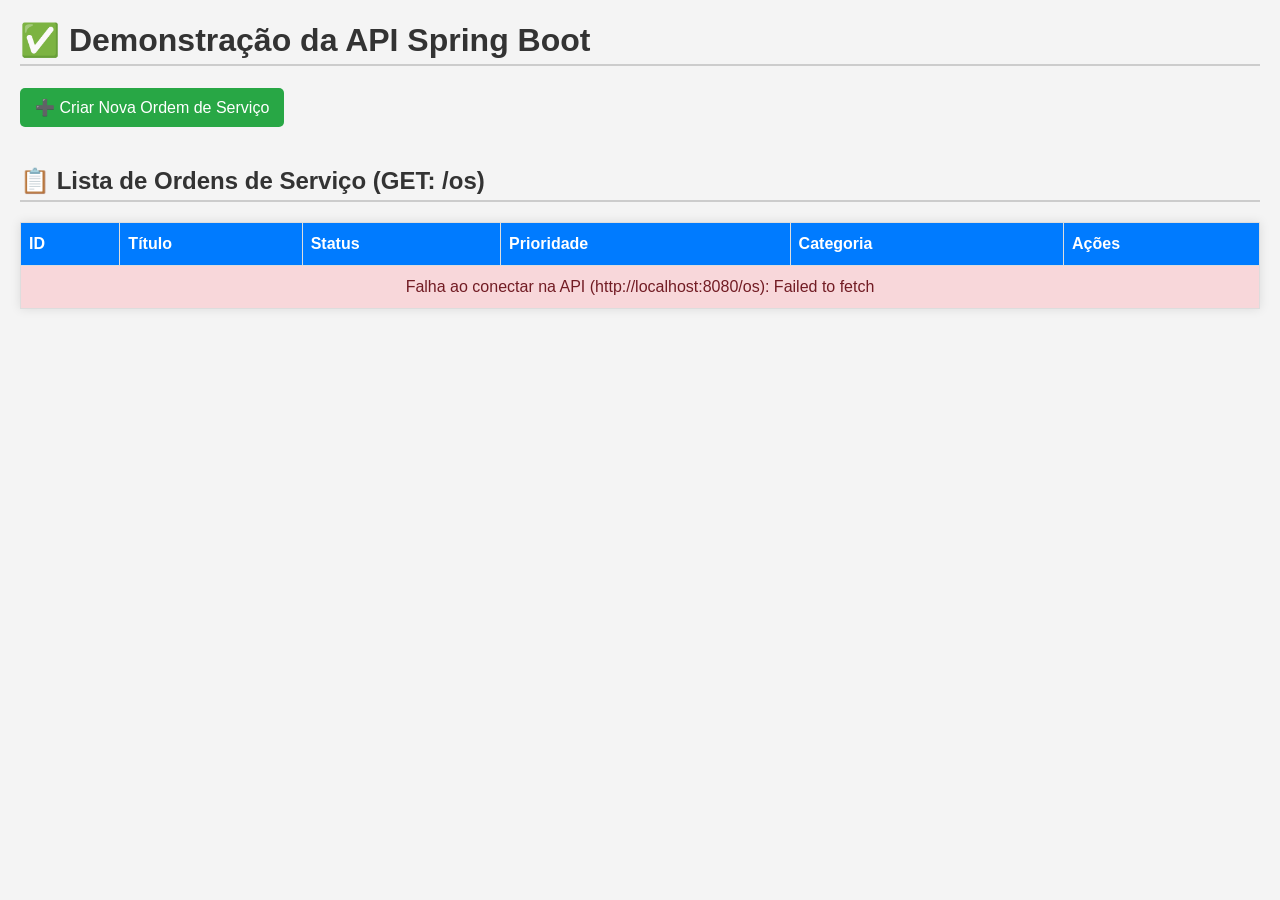
==== front/index.html @ c49d948a "feat: Adicionando front-end feito por mim" ====
<!DOCTYPE html>
<html lang="pt-BR">

<head>
    <meta charset="UTF-8">
    <title>Demo Ordem de Serviço (API Spring Boot)</title>
    <link rel="stylesheet" href="styles.css">
    <link rel="stylesheet" href="modal.css">
</head>

<body>

    <h1>✅ Demonstração da API Spring Boot</h1>

    <button id="open-modal-btn">➕ Criar Nova Ordem de Serviço</button>

    <h2>📋 Lista de Ordens de Serviço (GET: /os)</h2>
    <table>
        <thead>
            <tr>
                <th>ID</th>
                <th>Título</th>
                <th>Status</th>
                <th>Prioridade</th>
                <th>Categoria</th>
                <th>Ações</th>  </tr>
        </thead>
        <tbody id="ordens-list">
            </tbody>
    </table>


    <div id="os-modal" class="modal">
        <div class="modal-content">
            <span class="close-btn">&times;</span>
            <h2>Cadastrar Nova OS (POST)</h2>

            <form id="create-form">
                <label for="usuarioId">ID do Usuário/Criador (URL):</label>
                <input type="number" id="usuarioId" required value="1" min="1">

                <label for="titulo">Título:</label>
                <input type="text" id="titulo" required>

                <label for="categoria">Categoria:</label>
                <select id="categoria" required>
                    <option value="RECLAMACAO">RECLAMACAO</option>
                    <option value="MANUTENCAO">MANUTENÇÃO</option>
                    <option value="DUVIDA">DUVIDA</option>
                </select>

                <label for="status">Status:</label>
                <select id="status" required>
                    <option value="ABERTO">ABERTO</option>
                    <option value="EM_ANDAMENTO">EM_ANDAMENTO</option>
                    <option value="CONCLUIDA">CONCLUIDA</option>
                </select>
                <label for="prioridade">Prioridade:</label>
                <select id="prioridade" required>
                    <option value="BAIXA">BAIXA</option>
                    <option value="MEDIA">MÉDIA</option>
                    <option value="ALTA">ALTA</option>
                </select>
                <label for="descricao">Descrição:</label>
<input type="text" id="descricao">
                <button type="submit">Cadastrar OS</button>
                <div id="form-message" class="message" style="display: none;"></div>
                
            </form>
        </div>
    </div>
    <script src="scripts.js"></script>
</body>

</html>
---- front/styles.css ----
body { 
    font-family: Arial, sans-serif; 
    margin: 20px; 
    background-color: #f4f4f4;
}
h1, h2 { 
    color: #333; 
    border-bottom: 2px solid #ccc; 
    padding-bottom: 5px; 
}
table { 
    width: 100%; 
    border-collapse: collapse; 
    margin-top: 20px; 
    box-shadow: 0 0 10px rgba(0,0,0,0.1);
}
th, td { 
    border: 1px solid #ddd; 
    padding: 12px 8px; 
    text-align: left; 
}
th { 
    background-color: #007bff;
    color: white;
}
tr:nth-child(even) {
    background-color: #f9f9f9;
}
/* Estilos para o botão de abrir Modal */
#open-modal-btn { 
    padding: 10px 15px; 
    background-color: #28a745; 
    color: white; 
    border: none; 
    cursor: pointer; 
    margin-bottom: 20px;
    border-radius: 5px;
    font-size: 16px;
}
#open-modal-btn:hover { 
    background-color: #1e7e34; 
}
/* Estilos gerais do formulário */
input[type="text"], input[type="number"], select { 
    padding: 10px; 
    margin: 5px 0 15px 0; 
    display: block; 
    width: 98%; 
    border: 1px solid #ccc;
    border-radius: 4px;
}
button[type="submit"] { 
    padding: 10px 15px; 
    background-color: #007bff; 
    color: white; 
    border: none; 
    cursor: pointer; 
    border-radius: 5px;
}
button[type="submit"]:hover { 
    background-color: #0056b3; 
}
.message { 
    margin-top: 15px; 
    padding: 10px; 
    border-radius: 4px; 
    font-weight: bold;
}
.success { 
    background-color: #d4edda; 
    color: #155724; 
}
.error { 
    background-color: #f8d7da; 
    color: #721c24; 
}
/* Estilos para a célula de ações */
td:last-child {
    white-space: nowrap; /* Impede a quebra de linha dos botões */
    text-align: center;
}

/* Estilo para os botões de ação */
.action-btn {
    padding: 5px 8px;
    margin: 2px;
    border: none;
    border-radius: 4px;
    cursor: pointer;
    font-size: 12px;
    transition: background-color 0.3s;
}

/* Cores específicas */
.advance-btn {
    background-color: #ffc107; /* Amarelo */
    color: #333;
}
.advance-btn:hover {
    background-color: #e0a800;
}

.edit-btn {
    background-color: #17a2b8; /* Azul claro */
    color: white;
}
.edit-btn:hover {
    background-color: #117a8b;
}

.delete-btn {
    background-color: #dc3545; /* Vermelho */
    color: white;
}
.delete-btn:hover {
    background-color: #bd2130;
}
---- front/modal.css ----
/* Estilo para o fundo da Modal */
.modal {
    display: none; /* Escondido por padrão */
    position: fixed; /* Fixado na tela */
    z-index: 100; /* Fica acima de tudo */
    left: 0;
    top: 0;
    width: 100%; 
    height: 100%; 
    overflow: auto; 
    background-color: rgba(0,0,0,0.4); /* Fundo semi-transparente (escurecido) */
}

/* Estilo para a caixa de conteúdo da Modal */
.modal-content {
    background-color: #fff;
    margin: 10% auto; /* 10% do topo e centralizado */
    padding: 20px;
    border: 1px solid #888;
    width: 80%; /* Largura padrão */
    max-width: 600px; /* Largura máxima */
    border-radius: 8px;
    box-shadow: 0 5px 15px rgba(0,0,0,0.3);
    position: relative;
}

/* Botão de Fechar */
.close-btn {
    color: #aaa;
    float: right;
    font-size: 28px;
    font-weight: bold;
    cursor: pointer;
    line-height: 20px;
}

.close-btn:hover,
.close-btn:focus {
    color: #333;
    text-decoration: none;
    cursor: pointer;
}
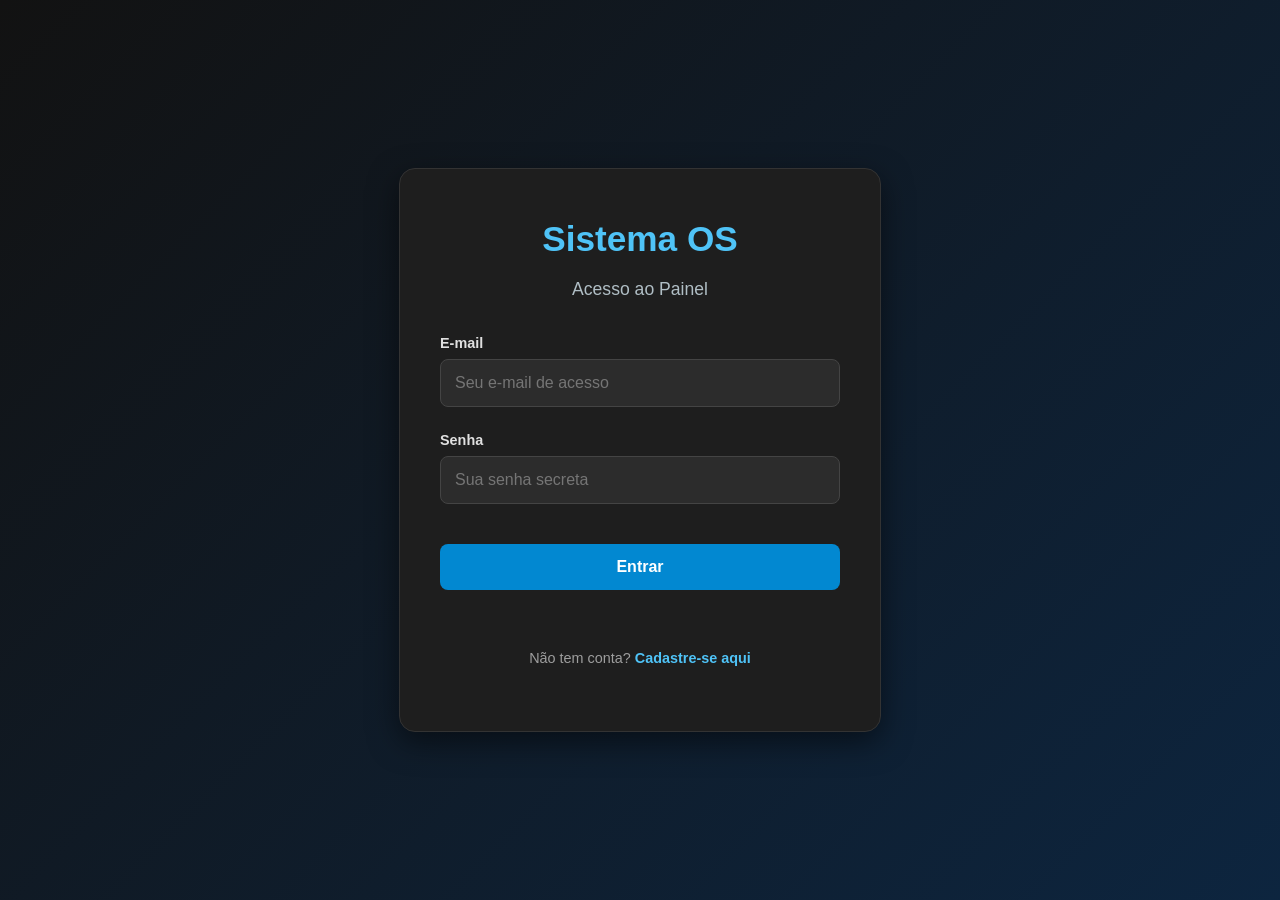
==== commit 738b60cf: "feat: Adicionando o projeto final" ====
--- a/front/index.html
+++ b/front/index.html
@@ -3,41 +3,50 @@
 
 <head>
     <meta charset="UTF-8">
-    <title>Demo Ordem de Serviço (API Spring Boot)</title>
+    <title>Lista de Ordens de Serviço | Sistema OS</title>
     <link rel="stylesheet" href="styles.css">
     <link rel="stylesheet" href="modal.css">
+    <link rel="stylesheet" href="login.css">
 </head>
 
 <body>
+    <div id="osList" class="container">
 
-    <h1>✅ Demonstração da API Spring Boot</h1>
+        <h1 id="userNameDisplay">Olá!</h1>
+        <button id="logoutBtn" class="logout-floating">Sair 🚪</button>
+        <button id="open-modal-btn">➕ Criar Nova Ordem de Serviço</button>
+<h2>📋 Suas Ordens de Serviço</h2>
 
-    <button id="open-modal-btn">➕ Criar Nova Ordem de Serviço</button>
+        <table>
+            <thead>
+                <tr>
+                    <th>ID</th>
+                    <th>Título</th>
+                    <th>Status</th>
+                    <th>Prioridade</th>
+                    <th>Categoria</th>
+                    <th>Ações</th>
+                </tr>
+            </thead>
+            <tbody id="ordens-list">
+                <tr>
+                    <td colspan="6">Carregando dados, por favor aguarde...</td>
+                </tr>
+            </tbody>
+        </table>
 
-    <h2>📋 Lista de Ordens de Serviço (GET: /os)</h2>
-    <table>
-        <thead>
-            <tr>
-                <th>ID</th>
-                <th>Título</th>
-                <th>Status</th>
-                <th>Prioridade</th>
-                <th>Categoria</th>
-                <th>Ações</th>  </tr>
-        </thead>
-        <tbody id="ordens-list">
-            </tbody>
-    </table>
-
+    </div>
 
     <div id="os-modal" class="modal">
         <div class="modal-content">
             <span class="close-btn">&times;</span>
-            <h2>Cadastrar Nova OS (POST)</h2>
+            <h2>Cadastrar Nova OS</h2>
 
             <form id="create-form">
-                <label for="usuarioId">ID do Usuário/Criador (URL):</label>
-                <input type="number" id="usuarioId" required value="1" min="1">
+                <input type="hidden" id="osId">
+                <label for="titulo">Título:</label>
+                <label for="usuarioId">ID do Usuário/Criador:</label>
+                <input type="number" id="usuarioId" required value="1" min="1" disabled>
 
                 <label for="titulo">Título:</label>
                 <input type="text" id="titulo" required>
@@ -52,20 +61,22 @@
                 <label for="status">Status:</label>
                 <select id="status" required>
                     <option value="ABERTO">ABERTO</option>
-                    <option value="EM_ANDAMENTO">EM_ANDAMENTO</option>
-                    <option value="CONCLUIDA">CONCLUIDA</option>
+                    <option value="EM_EXECUCAO">EM EXECUÇÃO</option>
+                    <option value="CONCLUIDO">CONCLUÍDO</option>
                 </select>
+
                 <label for="prioridade">Prioridade:</label>
                 <select id="prioridade" required>
                     <option value="BAIXA">BAIXA</option>
                     <option value="MEDIA">MÉDIA</option>
                     <option value="ALTA">ALTA</option>
                 </select>
+
                 <label for="descricao">Descrição:</label>
-<input type="text" id="descricao">
+                <input type="text" id="descricao">
+
                 <button type="submit">Cadastrar OS</button>
                 <div id="form-message" class="message" style="display: none;"></div>
-                
             </form>
         </div>
     </div>
--- a/front/styles.css
+++ b/front/styles.css
@@ -1,117 +1,169 @@
+/* styles.css - TEMA DARK MODE */
+
 body { 
-    font-family: Arial, sans-serif; 
-    margin: 20px; 
-    background-color: #f4f4f4;
+    font-family: 'Segoe UI', Roboto, Helvetica, Arial, sans-serif;
+    margin: 0; 
+    /* Fundo Preto Fosco */
+    background-color: #121212; 
+    color: #e0e0e0;
+    min-height: 100vh;
 }
-h1, h2 { 
-    color: #333; 
-    border-bottom: 2px solid #ccc; 
-    padding-bottom: 5px; 
+
+/* Container Principal Centralizado */
+.container {
+    max-width: 1100px;
+    margin: 40px auto;
+    /* Fundo Cinza Muito Escuro (Card) */
+    background: #1e1e1e; 
+    padding: 30px;
+    border-radius: 12px;
+    /* Sombra escura para profundidade */
+    box-shadow: 0 4px 20px rgba(0,0,0,0.6);
+    border: 1px solid #333;
 }
+
+/* Cabeçalho */
+.header-actions {
+    display: flex;
+    justify-content: space-between;
+    align-items: center;
+    margin-bottom: 25px;
+    border-bottom: 1px solid #333;
+    padding-bottom: 15px;
+}
+
+/* Títulos */
+h1 { 
+    color: #ffffff; 
+    font-size: 1.8rem;
+    margin: 0;
+    font-weight: 600;
+}
+
+h2 { 
+    color: #b0bec5; /* Cinza azulado claro */
+    font-size: 1.4rem; 
+    margin: 20px 0 15px 0; 
+    border-bottom: none;
+    font-weight: 400;
+}
+
+/* --- TABELA DARK --- */
 table { 
     width: 100%; 
-    border-collapse: collapse; 
+    border-collapse: separate; 
+    border-spacing: 0; 
     margin-top: 20px; 
-    box-shadow: 0 0 10px rgba(0,0,0,0.1);
+    background-color: #1e1e1e;
+    border-radius: 8px;
+    overflow: hidden;
+    box-shadow: 0 0 0 1px #333;
 }
+
 th, td { 
-    border: 1px solid #ddd; 
-    padding: 12px 8px; 
+    padding: 16px 12px; 
     text-align: left; 
+    border-bottom: 1px solid #333;
 }
+
 th { 
-    background-color: #007bff;
-    color: white;
+    /* AZUL MARINHO (Navy Blue) */
+    background-color: #0d253f; 
+    color: #ffffff;
+    font-weight: 700;
+    text-transform: uppercase;
+    font-size: 0.85rem;
+    letter-spacing: 1px;
 }
-tr:nth-child(even) {
-    background-color: #f9f9f9;
+
+td {
+    color: #cfcfcf;
 }
-/* Estilos para o botão de abrir Modal */
+
+/* Efeito Zebra Dark (Linhas alternadas) */
+tr:nth-child(even) { background-color: #252525; }
+tr:hover { background-color: #303030; transition: background 0.2s; }
+
+/* Ações (Alinhamento dos botões) */
+td:last-child { 
+    text-align: center; 
+    white-space: nowrap; 
+}
+
+/* --- BOTÕES GERAIS --- */
+button { 
+    cursor: pointer; 
+    transition: all 0.2s; 
+    border: none; 
+    font-family: inherit;
+}
+
+/* Botão Criar (Verde Sóbrio) */
 #open-modal-btn { 
-    padding: 10px 15px; 
-    background-color: #28a745; 
+    padding: 12px 24px; 
+    background-color: #2e7d32; 
     color: white; 
-    border: none; 
-    cursor: pointer; 
-    margin-bottom: 20px;
-    border-radius: 5px;
-    font-size: 16px;
+    border-radius: 6px;
+    font-size: 14px;
+    font-weight: bold;
+    float: right;
+    box-shadow: 0 2px 5px rgba(0,0,0,0.3);
 }
 #open-modal-btn:hover { 
-    background-color: #1e7e34; 
-}
-/* Estilos gerais do formulário */
-input[type="text"], input[type="number"], select { 
-    padding: 10px; 
-    margin: 5px 0 15px 0; 
-    display: block; 
-    width: 98%; 
-    border: 1px solid #ccc;
-    border-radius: 4px;
-}
-button[type="submit"] { 
-    padding: 10px 15px; 
-    background-color: #007bff; 
-    color: white; 
-    border: none; 
-    cursor: pointer; 
-    border-radius: 5px;
-}
-button[type="submit"]:hover { 
-    background-color: #0056b3; 
-}
-.message { 
-    margin-top: 15px; 
-    padding: 10px; 
-    border-radius: 4px; 
-    font-weight: bold;
-}
-.success { 
-    background-color: #d4edda; 
-    color: #155724; 
-}
-.error { 
-    background-color: #f8d7da; 
-    color: #721c24; 
-}
-/* Estilos para a célula de ações */
-td:last-child {
-    white-space: nowrap; /* Impede a quebra de linha dos botões */
-    text-align: center;
+    background-color: #43a047; 
+    transform: translateY(-2px); 
 }
 
-/* Estilo para os botões de ação */
-.action-btn {
-    padding: 5px 8px;
-    margin: 2px;
-    border: none;
-    border-radius: 4px;
-    cursor: pointer;
-    font-size: 12px;
-    transition: background-color 0.3s;
+/* --- BOTÃO LOGOUT FLUTUANTE (Canto Inferior Direito) --- */
+.logout-floating {
+    position: fixed;
+    bottom: 30px;
+    right: 30px;
+    background-color: #c62828; /* Vermelho escuro */
+    color: white;
+    padding: 15px 25px;
+    border-radius: 50px; /* Redondo */
+    font-weight: bold;
+    font-size: 1rem;
+    box-shadow: 0 6px 15px rgba(0,0,0,0.7);
+    z-index: 1000;
+    display: flex;
+    align-items: center;
+    justify-content: center;
+    border: 2px solid #b71c1c;
 }
 
-/* Cores específicas */
-.advance-btn {
-    background-color: #ffc107; /* Amarelo */
-    color: #333;
-}
-.advance-btn:hover {
-    background-color: #e0a800;
+.logout-floating:hover {
+    background-color: #d32f2f;
+    transform: scale(1.05);
+    box-shadow: 0 8px 20px rgba(0,0,0,0.9);
 }
 
-.edit-btn {
-    background-color: #17a2b8; /* Azul claro */
-    color: white;
-}
-.edit-btn:hover {
-    background-color: #117a8b;
+/* --- BOTÕES DE AÇÃO NA TABELA --- */
+.action-btn { 
+    padding: 6px 10px; 
+    margin: 0 3px; 
+    border-radius: 4px; 
+    font-size: 14px;
 }
 
-.delete-btn {
-    background-color: #dc3545; /* Vermelho */
-    color: white;
+.advance-btn { 
+    background-color: #ff8f00; /* Laranja */
+    color: #121212; 
+    font-weight: bold;
+} 
+.advance-btn:hover { background-color: #ffb300; }
+
+.delete-btn { 
+    background-color: #b71c1c; /* Vermelho */
+    color: white; 
 }
-.delete-btn:hover {
-    background-color: #bd2130;
-}+.delete-btn:hover { background-color: #e53935; }
+
+/* Mensagens de erro na tabela */
+.error { color: #ef5350 !important; font-weight: bold; }
+.edit-btn { 
+    background-color: #0288d1; /* Azul bonito */
+    color: white; 
+}
+.edit-btn:hover { background-color: #039be5; }
--- a/front/modal.css
+++ b/front/modal.css
@@ -1,42 +1,118 @@
-/* Estilo para o fundo da Modal */
+/* modal.css - TEMA DARK MODE */
+
+/* Fundo da Tela (Backdrop) */
 .modal {
-    display: none; /* Escondido por padrão */
-    position: fixed; /* Fixado na tela */
-    z-index: 100; /* Fica acima de tudo */
+    display: none; 
+    position: fixed; 
+    z-index: 1000; 
     left: 0;
     top: 0;
     width: 100%; 
     height: 100%; 
-    overflow: auto; 
-    background-color: rgba(0,0,0,0.4); /* Fundo semi-transparente (escurecido) */
+    background-color: rgba(0, 0, 0, 0.7); /* Mais escuro */
+    backdrop-filter: blur(5px);
+    animation: fadeIn 0.3s;
 }
 
-/* Estilo para a caixa de conteúdo da Modal */
+/* Caixa da Modal */
 .modal-content {
-    background-color: #fff;
-    margin: 10% auto; /* 10% do topo e centralizado */
-    padding: 20px;
-    border: 1px solid #888;
-    width: 80%; /* Largura padrão */
-    max-width: 600px; /* Largura máxima */
-    border-radius: 8px;
-    box-shadow: 0 5px 15px rgba(0,0,0,0.3);
+    background-color: #1e1e1e; /* Fundo escuro */
+    margin: 5vh auto; 
+    padding: 30px;
+    border: 1px solid #333;
+    width: 90%; 
+    max-width: 500px; 
+    border-radius: 12px;
+    box-shadow: 0 15px 35px rgba(0,0,0,0.8);
     position: relative;
+    animation: slideIn 0.3s;
+    color: #e0e0e0;
 }
 
-/* Botão de Fechar */
+@keyframes fadeIn {
+    from { opacity: 0; }
+    to { opacity: 1; }
+}
+
+@keyframes slideIn {
+    from { transform: translateY(-50px); opacity: 0; }
+    to { transform: translateY(0); opacity: 1; }
+}
+
+.modal-content h2 {
+    margin-top: 0;
+    color: #ffffff;
+    font-size: 1.5rem;
+    border-bottom: 1px solid #333;
+    padding-bottom: 15px;
+    margin-bottom: 20px;
+}
+
+.modal-content label {
+    display: block;
+    font-weight: 600;
+    margin-top: 15px;
+    color: #b0bec5;
+    font-size: 0.9rem;
+}
+
+/* Inputs da Modal Dark */
+.modal-content input, 
+.modal-content select {
+    width: 100%;
+    padding: 10px;
+    margin-top: 5px;
+    background-color: #2c2c2c;
+    border: 1px solid #444;
+    color: white;
+    border-radius: 6px;
+    box-sizing: border-box;
+}
+
+.modal-content input:focus,
+.modal-content select:focus {
+    border-color: #4fc3f7;
+    outline: none;
+    background-color: #333;
+}
+
+/* Botão Cadastrar */
+.modal-content button[type="submit"] {
+    width: 100%;
+    margin-top: 25px;
+    padding: 12px;
+    background-color: #2e7d32;
+    color: white;
+    font-size: 16px;
+    border: none;
+    border-radius: 6px;
+    font-weight: bold;
+    cursor: pointer;
+}
+.modal-content button[type="submit"]:hover {
+    background-color: #43a047;
+}
+
+/* Botão Fechar (X) */
 .close-btn {
-    color: #aaa;
-    float: right;
+    color: #777;
+    position: absolute;
+    top: 15px;
+    right: 20px;
     font-size: 28px;
     font-weight: bold;
     cursor: pointer;
-    line-height: 20px;
+    transition: color 0.2s;
 }
+.close-btn:hover { color: #fff; }
 
-.close-btn:hover,
-.close-btn:focus {
-    color: #333;
-    text-decoration: none;
-    cursor: pointer;
-}   +/* Mensagens */
+.message {
+    margin-top: 15px;
+    padding: 10px;
+    border-radius: 5px;
+    text-align: center;
+    font-size: 0.9rem;
+}
+.message.success { background-color: #1b5e20; color: #fff; }
+.message.error { background-color: #b71c1c; color: #fff; }
--- a/front/login.css
+++ b/front/login.css
@@ -0,0 +1,119 @@
+/* login.css - TEMA DARK MODE */
+
+body {
+    display: flex;
+    justify-content: center;
+    align-items: center;
+    min-height: 100vh;
+    /* Gradiente Escuro (Preto -> Azul Marinho muito escuro) */
+    background: linear-gradient(135deg, #121212 0%, #0d253f 100%);
+    font-family: 'Segoe UI', sans-serif;
+    margin: 0;
+}
+
+.login-container {
+    background-color: #1e1e1e; /* Card escuro */
+    padding: 50px 40px;
+    border-radius: 16px;
+    box-shadow: 0 10px 30px rgba(0, 0, 0, 0.5); /* Sombra forte */
+    width: 100%;
+    max-width: 400px;
+    text-align: center;
+    border: 1px solid #333;
+}
+
+.logo-title {
+    color: #4fc3f7; /* Azul claro para contraste */
+    font-size: 2.2rem;
+    font-weight: 800;
+    margin-bottom: 10px;
+}
+
+.form-title {
+    color: #b0bec5;
+    font-size: 1.1rem;
+    margin-bottom: 35px;
+    font-weight: 400;
+}
+
+.input-group {
+    margin-bottom: 25px;
+    text-align: left;
+}
+
+.input-group label {
+    display: block;
+    margin-bottom: 8px;
+    font-size: 0.9rem;
+    font-weight: 600;
+    color: #e0e0e0;
+}
+
+/* Inputs adaptados para Dark Mode */
+.login-form input[type="email"], 
+.login-form input[type="password"],
+.login-form input[type="text"] {
+    width: 100%;
+    padding: 14px;
+    background-color: #2c2c2c; /* Fundo cinza escuro */
+    border: 1px solid #444;
+    border-radius: 8px;
+    color: white; /* Texto branco */
+    font-size: 1rem;
+    box-sizing: border-box;
+    transition: all 0.3s ease;
+}
+
+.login-form input:focus {
+    border-color: #4fc3f7;
+    outline: none;
+    background-color: #333;
+    box-shadow: 0 0 0 3px rgba(79, 195, 247, 0.2);
+}
+
+/* Botão Entrar */
+.btn.primary-btn {
+    width: 100%;
+    padding: 14px;
+    background-color: #0288d1; /* Azul médio */
+    color: white;
+    border: none;
+    border-radius: 8px;
+    font-size: 1rem;
+    font-weight: 600;
+    margin-top: 15px;
+    cursor: pointer;
+    transition: background 0.3s;
+}
+
+.btn.primary-btn:hover {
+    background-color: #039be5;
+}
+
+.register-link {
+    margin-top: 25px;
+    font-size: 0.9rem;
+    color: #9e9e9e;
+}
+
+.register-link a {
+    color: #4fc3f7;
+    text-decoration: none;
+    font-weight: 600;
+}
+.register-link a:hover {
+    text-decoration: underline;
+}
+
+/* Mensagens */
+.message-area {
+    margin-top: 15px;
+    padding: 10px;
+    border-radius: 6px;
+    font-size: 0.9rem;
+}
+.message-area.error {
+    background-color: #3e2723; /* Marrom escuro */
+    color: #ffccbc; /* Texto claro */
+    border: 1px solid #8d6e63;
+}
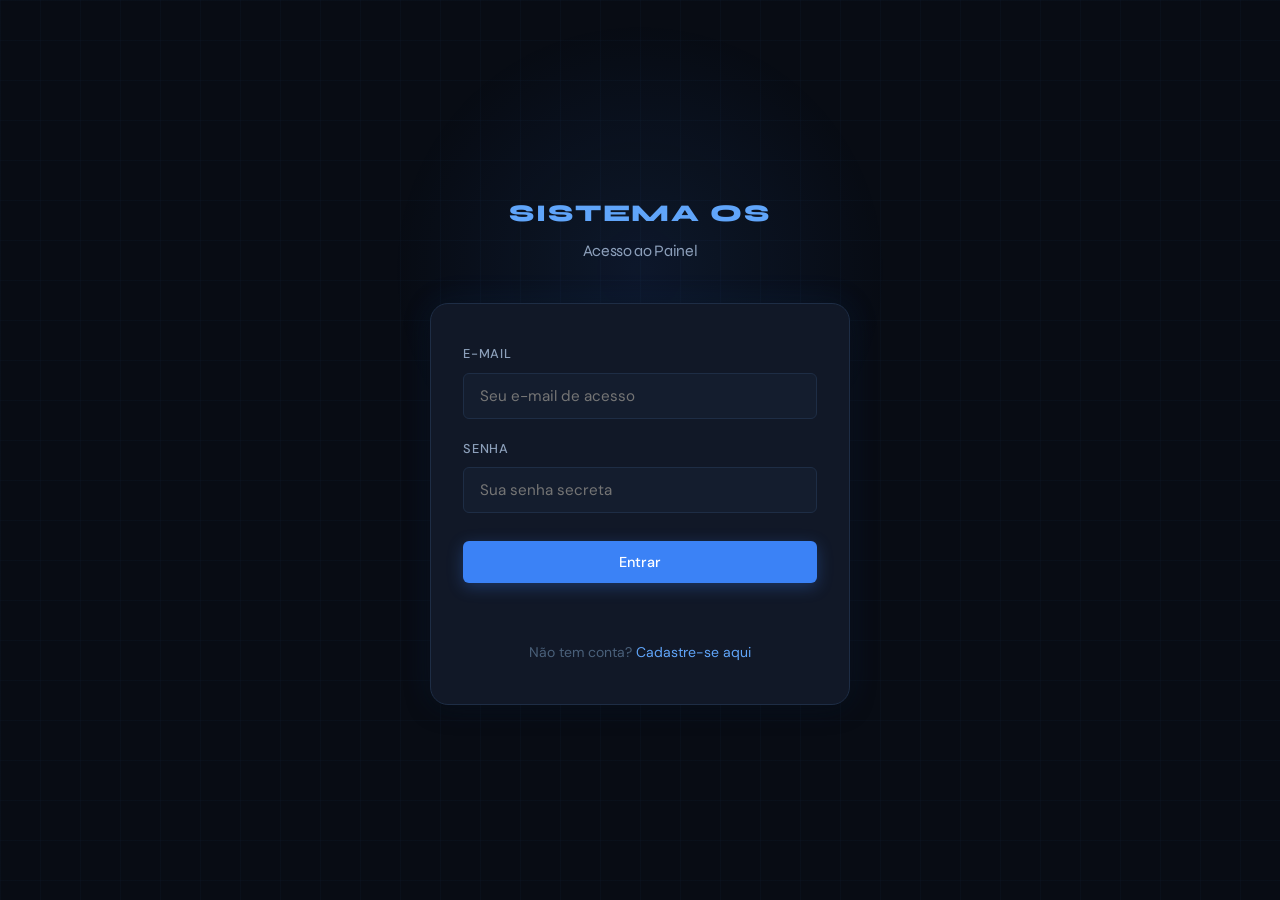
==== commit ad66f0b5: "refactor: reoganiza estrutura, padroniza nomeclatura e melhora API." ====
--- a/front/index.html
+++ b/front/index.html
@@ -5,8 +5,6 @@
     <meta charset="UTF-8">
     <title>Lista de Ordens de Serviço | Sistema OS</title>
     <link rel="stylesheet" href="styles.css">
-    <link rel="stylesheet" href="modal.css">
-    <link rel="stylesheet" href="login.css">
 </head>
 
 <body>
--- a/front/styles.css
+++ b/front/styles.css
@@ -1,169 +1,548 @@
-/* styles.css - TEMA DARK MODE */
-
-body { 
-    font-family: 'Segoe UI', Roboto, Helvetica, Arial, sans-serif;
-    margin: 0; 
-    /* Fundo Preto Fosco */
-    background-color: #121212; 
-    color: #e0e0e0;
-    min-height: 100vh;
-}
-
-/* Container Principal Centralizado */
+/* All styles consolidated in styles.css */
+/* ============================================================
+   SISTEMA OS — Dark Blue Theme
+   ============================================================ */
+
+@import url('https://fonts.googleapis.com/css2?family=Syne:wght@400;600;700;800&family=DM+Sans:wght@300;400;500&display=swap');
+
+/* ── Variables ── */
+:root {
+  --bg-base:        #080c14;
+  --bg-surface:     #0e1421;
+  --bg-card:        #111827;
+  --bg-input:       #141d2e;
+  --border:         #1e2d45;
+  --border-glow:    #1e4a8a;
+
+  --accent:         #3b82f6;
+  --accent-bright:  #60a5fa;
+  --accent-dim:     #1d4ed8;
+  --accent-glow:    rgba(59,130,246,0.18);
+
+  --text-primary:   #e8edf5;
+  --text-secondary: #8da0bb;
+  --text-muted:     #4a607a;
+
+  --status-open:    #22c55e;
+  --status-exec:    #f59e0b;
+  --status-done:    #3b82f6;
+
+  --danger:         #ef4444;
+  --danger-dim:     rgba(239,68,68,0.15);
+
+  --radius-sm:  6px;
+  --radius-md:  12px;
+  --radius-lg:  18px;
+
+  --shadow-card: 0 4px 24px rgba(0,0,0,0.45);
+  --shadow-glow: 0 0 32px rgba(59,130,246,0.12);
+}
+
+/* ── Reset ── */
+*, *::before, *::after { box-sizing: border-box; margin: 0; padding: 0; }
+
+html { scroll-behavior: smooth; }
+
+body {
+  font-family: 'DM Sans', sans-serif;
+  background: var(--bg-base);
+  color: var(--text-primary);
+  min-height: 100vh;
+  line-height: 1.6;
+  -webkit-font-smoothing: antialiased;
+
+  /* subtle grid texture */
+  background-image:
+    linear-gradient(rgba(59,130,246,0.03) 1px, transparent 1px),
+    linear-gradient(90deg, rgba(59,130,246,0.03) 1px, transparent 1px);
+  background-size: 40px 40px;
+}
+
+/* ── Typography ── */
+h1, h2, h3 {
+  font-family: 'Syne', sans-serif;
+  letter-spacing: -0.02em;
+}
+
+a {
+  color: var(--accent-bright);
+  text-decoration: none;
+  transition: color .2s;
+}
+a:hover { color: #fff; }
+
+/* ============================================================
+   LOGIN & REGISTER PAGE
+   ============================================================ */
+
+.login-container {
+  min-height: 100vh;
+  display: flex;
+  flex-direction: column;
+  align-items: center;
+  justify-content: center;
+  padding: 2rem;
+  position: relative;
+}
+
+/* glowing orb behind the card */
+.login-container::before {
+  content: '';
+  position: fixed;
+  top: 30%;
+  left: 50%;
+  transform: translate(-50%, -50%);
+  width: 500px;
+  height: 500px;
+  background: radial-gradient(circle, rgba(59,130,246,0.1) 0%, transparent 70%);
+  pointer-events: none;
+  z-index: 0;
+}
+
+.logo-title {
+  font-family: 'Syne', sans-serif;
+  font-size: 1.5rem;
+  font-weight: 800;
+  color: var(--accent-bright);
+  letter-spacing: 0.08em;
+  text-transform: uppercase;
+  margin-bottom: 0.25rem;
+  position: relative;
+  z-index: 1;
+}
+
+.form-title {
+  font-size: 1rem;
+  font-weight: 400;
+  color: var(--text-secondary);
+  margin-bottom: 2.5rem;
+  position: relative;
+  z-index: 1;
+}
+
+.login-form {
+  background: var(--bg-card);
+  border: 1px solid var(--border);
+  border-radius: var(--radius-lg);
+  padding: 2.5rem 2rem;
+  width: 100%;
+  max-width: 420px;
+  box-shadow: var(--shadow-card), var(--shadow-glow);
+  position: relative;
+  z-index: 1;
+  animation: slideUp .4s cubic-bezier(.22,1,.36,1) both;
+}
+
+@keyframes slideUp {
+  from { opacity: 0; transform: translateY(24px); }
+  to   { opacity: 1; transform: translateY(0); }
+}
+
+.input-group {
+  margin-bottom: 1.25rem;
+}
+
+.input-group label {
+  display: block;
+  font-size: .8rem;
+  font-weight: 500;
+  color: var(--text-secondary);
+  text-transform: uppercase;
+  letter-spacing: .06em;
+  margin-bottom: .5rem;
+}
+
+.input-group input,
+.login-form input[type="email"],
+.login-form input[type="password"],
+.login-form input[type="text"] {
+  width: 100%;
+  background: var(--bg-input);
+  border: 1px solid var(--border);
+  border-radius: var(--radius-sm);
+  padding: .75rem 1rem;
+  color: var(--text-primary);
+  font-family: 'DM Sans', sans-serif;
+  font-size: .95rem;
+  outline: none;
+  transition: border-color .2s, box-shadow .2s;
+}
+
+.input-group input:focus,
+.login-form input:focus {
+  border-color: var(--accent);
+  box-shadow: 0 0 0 3px var(--accent-glow);
+}
+
+.register-link {
+  text-align: center;
+  margin-top: 1.5rem;
+  font-size: .875rem;
+  color: var(--text-muted);
+}
+
+.message-area {
+  min-height: 1.2rem;
+  font-size: .85rem;
+  text-align: center;
+  color: var(--danger);
+}
+
+/* ============================================================
+   BUTTONS
+   ============================================================ */
+
+.btn, button[type="submit"], #open-modal-btn {
+  display: inline-flex;
+  align-items: center;
+  justify-content: center;
+  gap: .5rem;
+  font-family: 'DM Sans', sans-serif;
+  font-size: .9rem;
+  font-weight: 500;
+  padding: .75rem 1.5rem;
+  border-radius: var(--radius-sm);
+  border: none;
+  cursor: pointer;
+  transition: all .2s;
+  white-space: nowrap;
+}
+
+.primary-btn,
+.login-form button[type="submit"] {
+  width: 100%;
+  background: var(--accent);
+  color: #fff;
+  box-shadow: 0 4px 16px rgba(59,130,246,0.3);
+  margin-top: .5rem;
+}
+
+.primary-btn:hover,
+.login-form button[type="submit"]:hover {
+  background: var(--accent-bright);
+  box-shadow: 0 4px 24px rgba(59,130,246,0.5);
+  transform: translateY(-1px);
+}
+
+.primary-btn:active,
+.login-form button[type="submit"]:active {
+  transform: translateY(0);
+}
+
+/* ============================================================
+   DASHBOARD / MAIN PAGE
+   ============================================================ */
+
 .container {
-    max-width: 1100px;
-    margin: 40px auto;
-    /* Fundo Cinza Muito Escuro (Card) */
-    background: #1e1e1e; 
-    padding: 30px;
-    border-radius: 12px;
-    /* Sombra escura para profundidade */
-    box-shadow: 0 4px 20px rgba(0,0,0,0.6);
-    border: 1px solid #333;
-}
-
-/* Cabeçalho */
-.header-actions {
-    display: flex;
-    justify-content: space-between;
-    align-items: center;
-    margin-bottom: 25px;
-    border-bottom: 1px solid #333;
-    padding-bottom: 15px;
-}
-
-/* Títulos */
-h1 { 
-    color: #ffffff; 
-    font-size: 1.8rem;
-    margin: 0;
-    font-weight: 600;
-}
-
-h2 { 
-    color: #b0bec5; /* Cinza azulado claro */
-    font-size: 1.4rem; 
-    margin: 20px 0 15px 0; 
-    border-bottom: none;
-    font-weight: 400;
-}
-
-/* --- TABELA DARK --- */
-table { 
-    width: 100%; 
-    border-collapse: separate; 
-    border-spacing: 0; 
-    margin-top: 20px; 
-    background-color: #1e1e1e;
-    border-radius: 8px;
-    overflow: hidden;
-    box-shadow: 0 0 0 1px #333;
-}
-
-th, td { 
-    padding: 16px 12px; 
-    text-align: left; 
-    border-bottom: 1px solid #333;
-}
-
-th { 
-    /* AZUL MARINHO (Navy Blue) */
-    background-color: #0d253f; 
-    color: #ffffff;
-    font-weight: 700;
-    text-transform: uppercase;
-    font-size: 0.85rem;
-    letter-spacing: 1px;
-}
-
-td {
-    color: #cfcfcf;
-}
-
-/* Efeito Zebra Dark (Linhas alternadas) */
-tr:nth-child(even) { background-color: #252525; }
-tr:hover { background-color: #303030; transition: background 0.2s; }
-
-/* Ações (Alinhamento dos botões) */
-td:last-child { 
-    text-align: center; 
-    white-space: nowrap; 
-}
-
-/* --- BOTÕES GERAIS --- */
-button { 
-    cursor: pointer; 
-    transition: all 0.2s; 
-    border: none; 
-    font-family: inherit;
-}
-
-/* Botão Criar (Verde Sóbrio) */
-#open-modal-btn { 
-    padding: 12px 24px; 
-    background-color: #2e7d32; 
-    color: white; 
-    border-radius: 6px;
-    font-size: 14px;
-    font-weight: bold;
-    float: right;
-    box-shadow: 0 2px 5px rgba(0,0,0,0.3);
-}
-#open-modal-btn:hover { 
-    background-color: #43a047; 
-    transform: translateY(-2px); 
-}
-
-/* --- BOTÃO LOGOUT FLUTUANTE (Canto Inferior Direito) --- */
+  max-width: 1100px;
+  margin: 0 auto;
+  padding: 2.5rem 2rem;
+}
+
+#userNameDisplay {
+  font-size: 1.75rem;
+  font-weight: 700;
+  color: var(--text-primary);
+  margin-bottom: .25rem;
+}
+
+#userNameDisplay strong {
+  color: var(--accent-bright);
+}
+
+.container > h2 {
+  font-size: 1rem;
+  font-weight: 400;
+  color: var(--text-secondary);
+  margin-bottom: 1.75rem;
+}
+
+#open-modal-btn {
+  background: var(--accent);
+  color: #fff;
+  box-shadow: 0 4px 16px rgba(59,130,246,0.25);
+  margin-bottom: 2rem;
+}
+
+#open-modal-btn:hover {
+  background: var(--accent-bright);
+  transform: translateY(-1px);
+  box-shadow: 0 6px 24px rgba(59,130,246,0.4);
+}
+
+/* Logout btn floating */
 .logout-floating {
-    position: fixed;
-    bottom: 30px;
-    right: 30px;
-    background-color: #c62828; /* Vermelho escuro */
-    color: white;
-    padding: 15px 25px;
-    border-radius: 50px; /* Redondo */
-    font-weight: bold;
-    font-size: 1rem;
-    box-shadow: 0 6px 15px rgba(0,0,0,0.7);
-    z-index: 1000;
-    display: flex;
-    align-items: center;
-    justify-content: center;
-    border: 2px solid #b71c1c;
+  float: right;
+  background: transparent;
+  border: 1px solid var(--border);
+  color: var(--text-secondary);
+  font-size: .85rem;
+  padding: .5rem 1rem;
+  border-radius: var(--radius-sm);
+  cursor: pointer;
+  transition: all .2s;
+  margin-top: .25rem;
 }
 
 .logout-floating:hover {
-    background-color: #d32f2f;
-    transform: scale(1.05);
-    box-shadow: 0 8px 20px rgba(0,0,0,0.9);
-}
-
-/* --- BOTÕES DE AÇÃO NA TABELA --- */
-.action-btn { 
-    padding: 6px 10px; 
-    margin: 0 3px; 
-    border-radius: 4px; 
-    font-size: 14px;
-}
-
-.advance-btn { 
-    background-color: #ff8f00; /* Laranja */
-    color: #121212; 
-    font-weight: bold;
-} 
-.advance-btn:hover { background-color: #ffb300; }
-
-.delete-btn { 
-    background-color: #b71c1c; /* Vermelho */
-    color: white; 
-}
-.delete-btn:hover { background-color: #e53935; }
-
-/* Mensagens de erro na tabela */
-.error { color: #ef5350 !important; font-weight: bold; }
-.edit-btn { 
-    background-color: #0288d1; /* Azul bonito */
-    color: white; 
-}
-.edit-btn:hover { background-color: #039be5; }+  border-color: var(--danger);
+  color: var(--danger);
+  background: var(--danger-dim);
+}
+
+/* ── Table ── */
+table {
+  width: 100%;
+  border-collapse: separate;
+  border-spacing: 0;
+  background: var(--bg-card);
+  border: 1px solid var(--border);
+  border-radius: var(--radius-md);
+  overflow: hidden;
+  box-shadow: var(--shadow-card);
+}
+
+thead {
+  background: var(--bg-surface);
+}
+
+thead th {
+  padding: .9rem 1.25rem;
+  text-align: left;
+  font-family: 'Syne', sans-serif;
+  font-size: .75rem;
+  font-weight: 600;
+  text-transform: uppercase;
+  letter-spacing: .08em;
+  color: var(--text-muted);
+  border-bottom: 1px solid var(--border);
+}
+
+tbody tr {
+  border-bottom: 1px solid var(--border);
+  transition: background .15s;
+}
+
+tbody tr:last-child { border-bottom: none; }
+
+tbody tr:hover { background: rgba(59,130,246,0.04); }
+
+tbody td {
+  padding: .9rem 1.25rem;
+  font-size: .9rem;
+  color: var(--text-primary);
+  vertical-align: middle;
+}
+
+tbody td:first-child {
+  font-family: 'Syne', sans-serif;
+  color: var(--text-muted);
+  font-size: .8rem;
+}
+
+/* Status badges */
+tbody td:nth-child(3) {
+  font-weight: 500;
+  font-size: .78rem;
+  letter-spacing: .04em;
+}
+
+/* ── Action Buttons ── */
+.action-btn {
+  background: transparent;
+  border: 1px solid var(--border);
+  border-radius: var(--radius-sm);
+  padding: .35rem .55rem;
+  font-size: .85rem;
+  cursor: pointer;
+  transition: all .2s;
+  margin-right: .35rem;
+  color: var(--text-secondary);
+}
+
+.action-btn:hover { transform: translateY(-1px); }
+
+.advance-btn:hover {
+  border-color: var(--status-open);
+  color: var(--status-open);
+  background: rgba(34,197,94,0.1);
+}
+
+.edit-btn:hover {
+  border-color: var(--accent);
+  color: var(--accent-bright);
+  background: var(--accent-glow);
+}
+
+.delete-btn:hover {
+  border-color: var(--danger);
+  color: var(--danger);
+  background: var(--danger-dim);
+}
+
+/* ── Error/Success messages in table ── */
+.error { color: var(--danger); }
+.success { color: var(--status-open); }
+
+/* ============================================================
+   MODAL
+   ============================================================ */
+
+.modal {
+  display: none;
+  position: fixed;
+  inset: 0;
+  background: rgba(4,8,16,0.85);
+  backdrop-filter: blur(6px);
+  z-index: 1000;
+  align-items: center;
+  justify-content: center;
+  animation: fadeIn .2s ease;
+}
+
+.modal[style*="display: block"] {
+  display: flex !important;
+}
+
+@keyframes fadeIn {
+  from { opacity: 0; }
+  to   { opacity: 1; }
+}
+
+.modal-content {
+  background: var(--bg-card);
+  border: 1px solid var(--border-glow);
+  border-radius: var(--radius-lg);
+  padding: 2.25rem 2rem;
+  width: 100%;
+  max-width: 480px;
+  box-shadow: var(--shadow-card), 0 0 60px rgba(59,130,246,0.1);
+  animation: slideUp .3s cubic-bezier(.22,1,.36,1) both;
+  position: relative;
+  max-height: 90vh;
+  overflow-y: auto;
+}
+
+.modal-content h2 {
+  font-size: 1.25rem;
+  margin-bottom: 1.75rem;
+  color: var(--text-primary);
+}
+
+.close-btn {
+  position: absolute;
+  top: 1.25rem;
+  right: 1.25rem;
+  font-size: 1.4rem;
+  color: var(--text-muted);
+  cursor: pointer;
+  line-height: 1;
+  transition: color .2s;
+}
+.close-btn:hover { color: var(--text-primary); }
+
+/* ── Form inside modal ── */
+#create-form label {
+  display: block;
+  font-size: .78rem;
+  font-weight: 500;
+  color: var(--text-secondary);
+  text-transform: uppercase;
+  letter-spacing: .06em;
+  margin-bottom: .4rem;
+  margin-top: 1rem;
+}
+
+#create-form label:first-of-type { margin-top: 0; }
+
+#create-form input[type="text"],
+#create-form input[type="number"],
+#create-form select {
+  width: 100%;
+  background: var(--bg-input);
+  border: 1px solid var(--border);
+  border-radius: var(--radius-sm);
+  padding: .7rem 1rem;
+  color: var(--text-primary);
+  font-family: 'DM Sans', sans-serif;
+  font-size: .9rem;
+  outline: none;
+  transition: border-color .2s, box-shadow .2s;
+  appearance: none;
+}
+
+#create-form select {
+  background-image: url("data:image/svg+xml,%3Csvg xmlns='http://www.w3.org/2000/svg' width='12' height='8' viewBox='0 0 12 8'%3E%3Cpath d='M1 1l5 5 5-5' stroke='%234a607a' stroke-width='1.5' fill='none' stroke-linecap='round'/%3E%3C/svg%3E");
+  background-repeat: no-repeat;
+  background-position: right 1rem center;
+  padding-right: 2.5rem;
+  cursor: pointer;
+}
+
+#create-form input:focus,
+#create-form select:focus {
+  border-color: var(--accent);
+  box-shadow: 0 0 0 3px var(--accent-glow);
+}
+
+#create-form select option {
+  background: var(--bg-card);
+  color: var(--text-primary);
+}
+
+#create-form button[type="submit"] {
+  width: 100%;
+  background: var(--accent);
+  color: #fff;
+  margin-top: 1.5rem;
+  box-shadow: 0 4px 16px rgba(59,130,246,0.25);
+}
+
+#create-form button[type="submit"]:hover {
+  background: var(--accent-bright);
+  transform: translateY(-1px);
+}
+
+.message {
+  margin-top: .75rem;
+  padding: .6rem 1rem;
+  border-radius: var(--radius-sm);
+  font-size: .85rem;
+  text-align: center;
+}
+
+.message.success {
+  background: rgba(34,197,94,0.12);
+  border: 1px solid rgba(34,197,94,0.3);
+  color: var(--status-open);
+}
+
+.message.error {
+  background: var(--danger-dim);
+  border: 1px solid rgba(239,68,68,0.3);
+  color: var(--danger);
+}
+
+/* ============================================================
+   SCROLLBAR
+   ============================================================ */
+
+::-webkit-scrollbar { width: 6px; }
+::-webkit-scrollbar-track { background: var(--bg-base); }
+::-webkit-scrollbar-thumb { background: var(--border-glow); border-radius: 99px; }
+::-webkit-scrollbar-thumb:hover { background: var(--accent-dim); }
+
+/* ============================================================
+   RESPONSIVE
+   ============================================================ */
+
+@media (max-width: 640px) {
+  .container { padding: 1.5rem 1rem; }
+  .login-form { padding: 2rem 1.25rem; }
+
+  table { font-size: .8rem; }
+  thead th, tbody td { padding: .75rem .75rem; }
+
+  #open-modal-btn { width: 100%; }
+  .logout-floating { float: none; display: block; margin-bottom: 1rem; }
+}
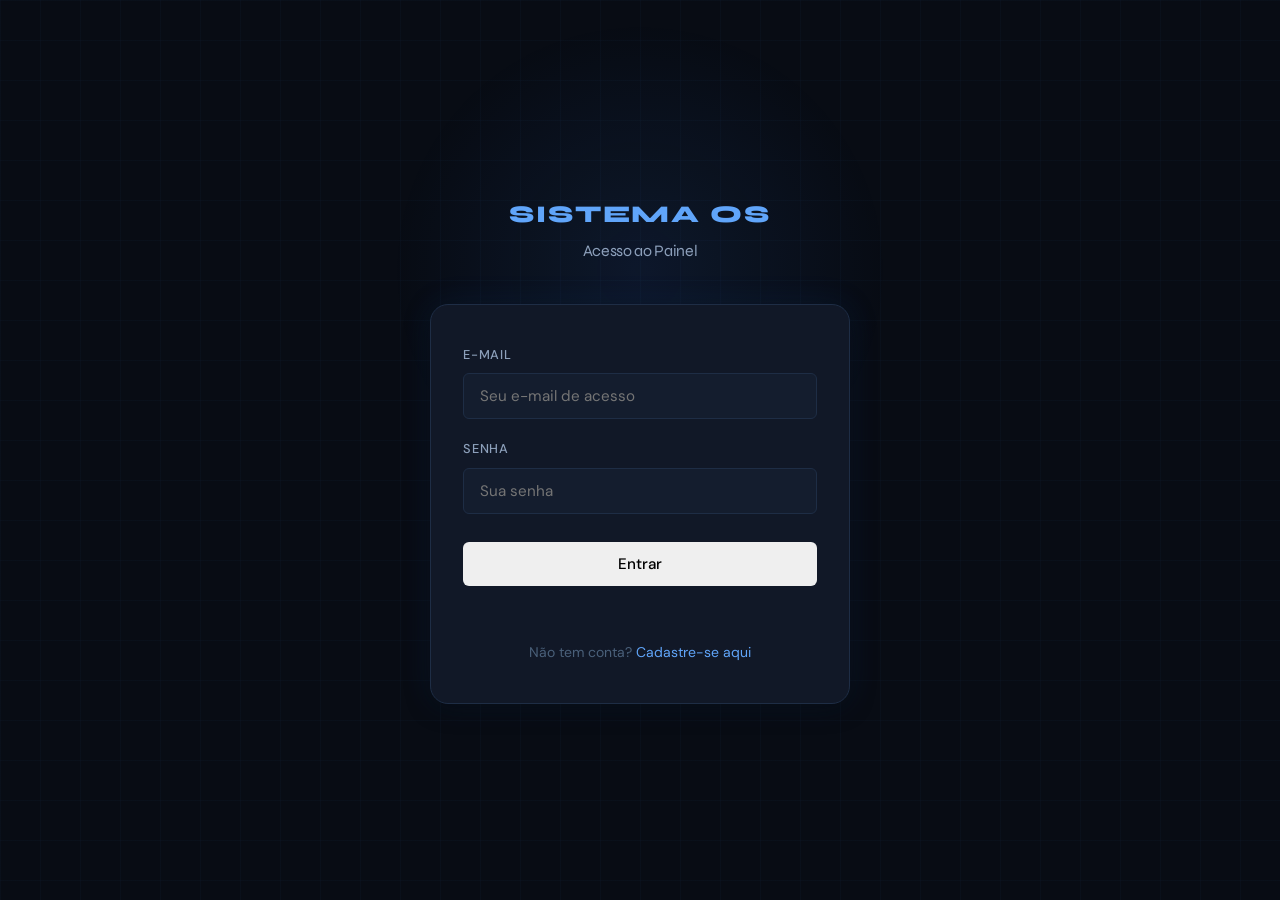
==== commit b8df0014: "refactor: Refatorando a UX" ====
--- a/front/index.html
+++ b/front/index.html
@@ -1,84 +1,104 @@
 <!DOCTYPE html>
 <html lang="pt-BR">
-
 <head>
     <meta charset="UTF-8">
-    <title>Lista de Ordens de Serviço | Sistema OS</title>
+    <meta name="viewport" content="width=device-width, initial-scale=1.0">
+    <title>Dashboard | Sistema OS</title>
     <link rel="stylesheet" href="styles.css">
 </head>
-
 <body>
     <div id="osList" class="container">
 
-        <h1 id="userNameDisplay">Olá!</h1>
-        <button id="logoutBtn" class="logout-floating">Sair 🚪</button>
-        <button id="open-modal-btn">➕ Criar Nova Ordem de Serviço</button>
-<h2>📋 Suas Ordens de Serviço</h2>
+        <header class="dashboard-header">
+            <div class="header-left">
+                <span class="logo-badge">OS</span>
+                <div>
+                    <h1 id="userNameDisplay">Olá!</h1>
+                    <p class="header-subtitle">Gerencie suas ordens de serviço</p>
+                </div>
+            </div>
+            <button id="logoutBtn" class="btn btn-ghost">Sair 🚪</button>
+        </header>
 
-        <table>
-            <thead>
-                <tr>
-                    <th>ID</th>
-                    <th>Título</th>
-                    <th>Status</th>
-                    <th>Prioridade</th>
-                    <th>Categoria</th>
-                    <th>Ações</th>
-                </tr>
-            </thead>
-            <tbody id="ordens-list">
-                <tr>
-                    <td colspan="6">Carregando dados, por favor aguarde...</td>
-                </tr>
-            </tbody>
-        </table>
+        <div class="toolbar">
+            <button id="open-modal-btn" class="btn btn-primary">➕ Nova OS</button>
+        </div>
+
+        <div class="table-wrapper">
+            <table>
+                <thead>
+                    <tr>
+                        <th>Título</th>
+                        <th>Status</th>
+                        <th>Prioridade</th>
+                        <th>Categoria</th>
+                        <th>Ações</th>
+                    </tr>
+                </thead>
+                <tbody id="ordens-list">
+                    <tr><td colspan="5" class="loading-cell">Carregando...</td></tr>
+                </tbody>
+            </table>
+        </div>
 
     </div>
 
+    <!-- Toast de notificação -->
+    <div id="toast" class="toast"></div>
+
+    <!-- Modal -->
     <div id="os-modal" class="modal">
         <div class="modal-content">
-            <span class="close-btn">&times;</span>
-            <h2>Cadastrar Nova OS</h2>
+            <button class="close-btn" aria-label="Fechar">&times;</button>
+            <h2 id="modal-title">Nova Ordem de Serviço</h2>
 
             <form id="create-form">
                 <input type="hidden" id="osId">
-                <label for="titulo">Título:</label>
-                <label for="usuarioId">ID do Usuário/Criador:</label>
-                <input type="number" id="usuarioId" required value="1" min="1" disabled>
 
-                <label for="titulo">Título:</label>
-                <input type="text" id="titulo" required>
+                <div class="form-group">
+                    <label for="titulo">Título</label>
+                    <input type="text" id="titulo" placeholder="Descreva brevemente o problema" required>
+                </div>
 
-                <label for="categoria">Categoria:</label>
-                <select id="categoria" required>
-                    <option value="RECLAMACAO">RECLAMACAO</option>
-                    <option value="MANUTENCAO">MANUTENÇÃO</option>
-                    <option value="DUVIDA">DUVIDA</option>
-                </select>
+                <div class="form-row">
+                    <div class="form-group">
+                        <label for="categoria">Categoria</label>
+                        <select id="categoria" required>
+                            <option value="RECLAMACAO">Reclamação</option>
+                            <option value="MANUTENCAO">Manutenção</option>
+                            <option value="DUVIDA">Dúvida</option>
+                        </select>
+                    </div>
+                    <div class="form-group">
+                        <label for="prioridade">Prioridade</label>
+                        <select id="prioridade" required>
+                            <option value="BAIXA">Baixa</option>
+                            <option value="MEDIA">Média</option>
+                            <option value="ALTA">Alta</option>
+                        </select>
+                    </div>
+                </div>
 
-                <label for="status">Status:</label>
-                <select id="status" required>
-                    <option value="ABERTO">ABERTO</option>
-                    <option value="EM_EXECUCAO">EM EXECUÇÃO</option>
-                    <option value="CONCLUIDO">CONCLUÍDO</option>
-                </select>
+                <div class="form-group" id="status-group" style="display:none">
+                    <label for="status">Status</label>
+                    <select id="status">
+                        <option value="ABERTO">Aberto</option>
+                        <option value="EM_EXECUCAO">Em Execução</option>
+                        <option value="CONCLUIDO">Concluído</option>
+                    </select>
+                </div>
 
-                <label for="prioridade">Prioridade:</label>
-                <select id="prioridade" required>
-                    <option value="BAIXA">BAIXA</option>
-                    <option value="MEDIA">MÉDIA</option>
-                    <option value="ALTA">ALTA</option>
-                </select>
+                <div class="form-group">
+                    <label for="descricao">Descrição</label>
+                    <textarea id="descricao" rows="3" placeholder="Detalhes adicionais..."></textarea>
+                </div>
 
-                <label for="descricao">Descrição:</label>
-                <input type="text" id="descricao">
-
-                <button type="submit">Cadastrar OS</button>
-                <div id="form-message" class="message" style="display: none;"></div>
+                <div id="form-message" class="message" style="display:none"></div>
+                <button type="submit" class="btn btn-primary btn-full" id="submit-btn">Criar OS</button>
             </form>
         </div>
     </div>
+
     <script src="scripts.js"></script>
 </body>
-
-</html>+</html>
--- a/front/styles.css
+++ b/front/styles.css
@@ -1,8 +1,3 @@
-/* All styles consolidated in styles.css */
-/* ============================================================
-   SISTEMA OS — Dark Blue Theme
-   ============================================================ */
-
 @import url('https://fonts.googleapis.com/css2?family=Syne:wght@400;600;700;800&family=DM+Sans:wght@300;400;500&display=swap');
 
 /* ── Variables ── */
@@ -38,9 +33,7 @@
   --shadow-glow: 0 0 32px rgba(59,130,246,0.12);
 }
 
-/* ── Reset ── */
 *, *::before, *::after { box-sizing: border-box; margin: 0; padding: 0; }
-
 html { scroll-behavior: smooth; }
 
 body {
@@ -50,29 +43,67 @@
   min-height: 100vh;
   line-height: 1.6;
   -webkit-font-smoothing: antialiased;
-
-  /* subtle grid texture */
   background-image:
     linear-gradient(rgba(59,130,246,0.03) 1px, transparent 1px),
     linear-gradient(90deg, rgba(59,130,246,0.03) 1px, transparent 1px);
   background-size: 40px 40px;
 }
 
-/* ── Typography ── */
-h1, h2, h3 {
-  font-family: 'Syne', sans-serif;
-  letter-spacing: -0.02em;
-}
-
-a {
-  color: var(--accent-bright);
-  text-decoration: none;
-  transition: color .2s;
-}
+h1, h2, h3 { font-family: 'Syne', sans-serif; letter-spacing: -0.02em; }
+a { color: var(--accent-bright); text-decoration: none; transition: color .2s; }
 a:hover { color: #fff; }
 
 /* ============================================================
-   LOGIN & REGISTER PAGE
+   BOTÕES
+   ============================================================ */
+
+.btn {
+  display: inline-flex;
+  align-items: center;
+  justify-content: center;
+  gap: .5rem;
+  font-family: 'DM Sans', sans-serif;
+  font-size: .9rem;
+  font-weight: 500;
+  padding: .65rem 1.25rem;
+  border-radius: var(--radius-sm);
+  border: none;
+  cursor: pointer;
+  transition: all .2s;
+  white-space: nowrap;
+}
+
+.btn-primary {
+  background: var(--accent);
+  color: #fff;
+  box-shadow: 0 4px 16px rgba(59,130,246,0.3);
+}
+.btn-primary:hover {
+  background: var(--accent-bright);
+  box-shadow: 0 4px 24px rgba(59,130,246,0.5);
+  transform: translateY(-1px);
+}
+.btn-primary:disabled {
+  opacity: 0.6;
+  cursor: not-allowed;
+  transform: none;
+}
+
+.btn-ghost {
+  background: transparent;
+  border: 1px solid var(--border);
+  color: var(--text-secondary);
+}
+.btn-ghost:hover {
+  border-color: var(--danger);
+  color: var(--danger);
+  background: var(--danger-dim);
+}
+
+.btn-full { width: 100%; margin-top: 1.25rem; }
+
+/* ============================================================
+   LOGIN & REGISTER
    ============================================================ */
 
 .login-container {
@@ -85,7 +116,6 @@
   position: relative;
 }
 
-/* glowing orb behind the card */
 .login-container::before {
   content: '';
   position: fixed;
@@ -96,7 +126,6 @@
   height: 500px;
   background: radial-gradient(circle, rgba(59,130,246,0.1) 0%, transparent 70%);
   pointer-events: none;
-  z-index: 0;
 }
 
 .logo-title {
@@ -133,14 +162,14 @@
   animation: slideUp .4s cubic-bezier(.22,1,.36,1) both;
 }
 
-@keyframes slideUp {
-  from { opacity: 0; transform: translateY(24px); }
-  to   { opacity: 1; transform: translateY(0); }
-}
-
-.input-group {
-  margin-bottom: 1.25rem;
-}
+.login-form .btn {
+  width: 100%;
+  padding: .75rem;
+  margin-top: .5rem;
+  font-size: .95rem;
+}
+
+.input-group { margin-bottom: 1.25rem; }
 
 .input-group label {
   display: block;
@@ -152,10 +181,7 @@
   margin-bottom: .5rem;
 }
 
-.input-group input,
-.login-form input[type="email"],
-.login-form input[type="password"],
-.login-form input[type="text"] {
+.input-group input {
   width: 100%;
   background: var(--bg-input);
   border: 1px solid var(--border);
@@ -168,8 +194,7 @@
   transition: border-color .2s, box-shadow .2s;
 }
 
-.input-group input:focus,
-.login-form input:focus {
+.input-group input:focus {
   border-color: var(--accent);
   box-shadow: 0 0 0 3px var(--accent-glow);
 }
@@ -185,52 +210,11 @@
   min-height: 1.2rem;
   font-size: .85rem;
   text-align: center;
-  color: var(--danger);
-}
-
-/* ============================================================
-   BUTTONS
-   ============================================================ */
-
-.btn, button[type="submit"], #open-modal-btn {
-  display: inline-flex;
-  align-items: center;
-  justify-content: center;
-  gap: .5rem;
-  font-family: 'DM Sans', sans-serif;
-  font-size: .9rem;
-  font-weight: 500;
-  padding: .75rem 1.5rem;
-  border-radius: var(--radius-sm);
-  border: none;
-  cursor: pointer;
-  transition: all .2s;
-  white-space: nowrap;
-}
-
-.primary-btn,
-.login-form button[type="submit"] {
-  width: 100%;
-  background: var(--accent);
-  color: #fff;
-  box-shadow: 0 4px 16px rgba(59,130,246,0.3);
-  margin-top: .5rem;
-}
-
-.primary-btn:hover,
-.login-form button[type="submit"]:hover {
-  background: var(--accent-bright);
-  box-shadow: 0 4px 24px rgba(59,130,246,0.5);
-  transform: translateY(-1px);
-}
-
-.primary-btn:active,
-.login-form button[type="submit"]:active {
-  transform: translateY(0);
-}
-
-/* ============================================================
-   DASHBOARD / MAIN PAGE
+  margin-top: .75rem;
+}
+
+/* ============================================================
+   DASHBOARD
    ============================================================ */
 
 .container {
@@ -239,55 +223,61 @@
   padding: 2.5rem 2rem;
 }
 
-#userNameDisplay {
-  font-size: 1.75rem;
-  font-weight: 700;
-  color: var(--text-primary);
-  margin-bottom: .25rem;
-}
-
-#userNameDisplay strong {
-  color: var(--accent-bright);
-}
-
-.container > h2 {
-  font-size: 1rem;
-  font-weight: 400;
-  color: var(--text-secondary);
-  margin-bottom: 1.75rem;
-}
-
-#open-modal-btn {
+/* Header */
+.dashboard-header {
+  display: flex;
+  align-items: center;
+  justify-content: space-between;
+  margin-bottom: 2rem;
+  gap: 1rem;
+}
+
+.header-left {
+  display: flex;
+  align-items: center;
+  gap: 1rem;
+}
+
+.logo-badge {
+  display: flex;
+  align-items: center;
+  justify-content: center;
+  width: 44px;
+  height: 44px;
   background: var(--accent);
   color: #fff;
-  box-shadow: 0 4px 16px rgba(59,130,246,0.25);
-  margin-bottom: 2rem;
-}
-
-#open-modal-btn:hover {
-  background: var(--accent-bright);
-  transform: translateY(-1px);
-  box-shadow: 0 6px 24px rgba(59,130,246,0.4);
-}
-
-/* Logout btn floating */
-.logout-floating {
-  float: right;
-  background: transparent;
-  border: 1px solid var(--border);
-  color: var(--text-secondary);
-  font-size: .85rem;
-  padding: .5rem 1rem;
+  font-family: 'Syne', sans-serif;
+  font-weight: 800;
+  font-size: .9rem;
   border-radius: var(--radius-sm);
-  cursor: pointer;
-  transition: all .2s;
-  margin-top: .25rem;
-}
-
-.logout-floating:hover {
-  border-color: var(--danger);
-  color: var(--danger);
-  background: var(--danger-dim);
+  flex-shrink: 0;
+  box-shadow: 0 4px 16px rgba(59,130,246,0.3);
+}
+
+#userNameDisplay {
+  font-size: 1.4rem;
+  font-weight: 700;
+  color: var(--text-primary);
+  line-height: 1.2;
+}
+
+#userNameDisplay strong { color: var(--accent-bright); }
+
+.header-subtitle {
+  font-size: .82rem;
+  color: var(--text-muted);
+  margin-top: .1rem;
+}
+
+.toolbar {
+  margin-bottom: 1.5rem;
+}
+
+/* Table wrapper para scroll horizontal no mobile */
+.table-wrapper {
+  overflow-x: auto;
+  border-radius: var(--radius-md);
+  box-shadow: var(--shadow-card);
 }
 
 /* ── Table ── */
@@ -299,18 +289,16 @@
   border: 1px solid var(--border);
   border-radius: var(--radius-md);
   overflow: hidden;
-  box-shadow: var(--shadow-card);
-}
-
-thead {
-  background: var(--bg-surface);
-}
+  min-width: 500px;
+}
+
+thead { background: var(--bg-surface); }
 
 thead th {
   padding: .9rem 1.25rem;
   text-align: left;
   font-family: 'Syne', sans-serif;
-  font-size: .75rem;
+  font-size: .72rem;
   font-weight: 600;
   text-transform: uppercase;
   letter-spacing: .08em;
@@ -322,67 +310,62 @@
   border-bottom: 1px solid var(--border);
   transition: background .15s;
 }
-
 tbody tr:last-child { border-bottom: none; }
-
 tbody tr:hover { background: rgba(59,130,246,0.04); }
 
 tbody td {
-  padding: .9rem 1.25rem;
+  padding: .85rem 1.25rem;
+  font-size: .88rem;
+  color: var(--text-primary);
+  vertical-align: middle;
+}
+
+.loading-cell, .empty-cell {
+  text-align: center;
+  color: var(--text-muted);
+  padding: 2.5rem !important;
   font-size: .9rem;
-  color: var(--text-primary);
-  vertical-align: middle;
-}
-
-tbody td:first-child {
-  font-family: 'Syne', sans-serif;
-  color: var(--text-muted);
-  font-size: .8rem;
-}
-
-/* Status badges */
-tbody td:nth-child(3) {
+}
+
+.actions-cell { white-space: nowrap; }
+
+/* ── Badges ── */
+.badge {
+  display: inline-flex;
+  align-items: center;
+  padding: .2rem .65rem;
+  border-radius: 99px;
+  font-size: .75rem;
   font-weight: 500;
-  font-size: .78rem;
-  letter-spacing: .04em;
-}
+  letter-spacing: .02em;
+}
+
+.badge-open  { background: rgba(34,197,94,0.12);  color: var(--status-open);  border: 1px solid rgba(34,197,94,0.25); }
+.badge-exec  { background: rgba(245,158,11,0.12); color: var(--status-exec);  border: 1px solid rgba(245,158,11,0.25); }
+.badge-done  { background: rgba(59,130,246,0.12); color: var(--accent-bright); border: 1px solid rgba(59,130,246,0.25); }
+
+.pri-low  { background: rgba(34,197,94,0.08);  color: #86efac; border: 1px solid rgba(34,197,94,0.2); }
+.pri-mid  { background: rgba(245,158,11,0.08); color: #fcd34d; border: 1px solid rgba(245,158,11,0.2); }
+.pri-high { background: rgba(239,68,68,0.1);   color: #fca5a5; border: 1px solid rgba(239,68,68,0.2); }
 
 /* ── Action Buttons ── */
 .action-btn {
   background: transparent;
   border: 1px solid var(--border);
   border-radius: var(--radius-sm);
-  padding: .35rem .55rem;
-  font-size: .85rem;
+  padding: .3rem .5rem;
+  font-size: .82rem;
   cursor: pointer;
   transition: all .2s;
-  margin-right: .35rem;
+  margin-right: .3rem;
   color: var(--text-secondary);
 }
-
+.action-btn:last-child { margin-right: 0; }
 .action-btn:hover { transform: translateY(-1px); }
 
-.advance-btn:hover {
-  border-color: var(--status-open);
-  color: var(--status-open);
-  background: rgba(34,197,94,0.1);
-}
-
-.edit-btn:hover {
-  border-color: var(--accent);
-  color: var(--accent-bright);
-  background: var(--accent-glow);
-}
-
-.delete-btn:hover {
-  border-color: var(--danger);
-  color: var(--danger);
-  background: var(--danger-dim);
-}
-
-/* ── Error/Success messages in table ── */
-.error { color: var(--danger); }
-.success { color: var(--status-open); }
+.advance-btn:hover { border-color: var(--status-open); color: var(--status-open); background: rgba(34,197,94,0.1); }
+.edit-btn:hover    { border-color: var(--accent); color: var(--accent-bright); background: var(--accent-glow); }
+.delete-btn:hover  { border-color: var(--danger); color: var(--danger); background: var(--danger-dim); }
 
 /* ============================================================
    MODAL
@@ -397,17 +380,10 @@
   z-index: 1000;
   align-items: center;
   justify-content: center;
-  animation: fadeIn .2s ease;
-}
-
-.modal[style*="display: block"] {
-  display: flex !important;
-}
-
-@keyframes fadeIn {
-  from { opacity: 0; }
-  to   { opacity: 1; }
-}
+  padding: 1rem;
+}
+
+.modal[style*="display: block"] { display: flex !important; }
 
 .modal-content {
   background: var(--bg-card);
@@ -424,8 +400,8 @@
 }
 
 .modal-content h2 {
-  font-size: 1.25rem;
-  margin-bottom: 1.75rem;
+  font-size: 1.2rem;
+  margin-bottom: 1.5rem;
   color: var(--text-primary);
 }
 
@@ -436,13 +412,18 @@
   font-size: 1.4rem;
   color: var(--text-muted);
   cursor: pointer;
+  background: none;
+  border: none;
   line-height: 1;
   transition: color .2s;
+  padding: 0;
 }
 .close-btn:hover { color: var(--text-primary); }
 
-/* ── Form inside modal ── */
-#create-form label {
+/* Form no modal */
+.form-group { margin-bottom: 1rem; }
+
+.form-group label {
   display: block;
   font-size: .78rem;
   font-weight: 500;
@@ -450,14 +431,11 @@
   text-transform: uppercase;
   letter-spacing: .06em;
   margin-bottom: .4rem;
-  margin-top: 1rem;
-}
-
-#create-form label:first-of-type { margin-top: 0; }
-
-#create-form input[type="text"],
-#create-form input[type="number"],
-#create-form select {
+}
+
+.form-group input,
+.form-group select,
+.form-group textarea {
   width: 100%;
   background: var(--bg-input);
   border: 1px solid var(--border);
@@ -468,39 +446,31 @@
   font-size: .9rem;
   outline: none;
   transition: border-color .2s, box-shadow .2s;
-  appearance: none;
-}
-
-#create-form select {
+  resize: vertical;
+}
+
+.form-group select {
   background-image: url("data:image/svg+xml,%3Csvg xmlns='http://www.w3.org/2000/svg' width='12' height='8' viewBox='0 0 12 8'%3E%3Cpath d='M1 1l5 5 5-5' stroke='%234a607a' stroke-width='1.5' fill='none' stroke-linecap='round'/%3E%3C/svg%3E");
   background-repeat: no-repeat;
   background-position: right 1rem center;
   padding-right: 2.5rem;
   cursor: pointer;
-}
-
-#create-form input:focus,
-#create-form select:focus {
+  appearance: none;
+}
+
+.form-group input:focus,
+.form-group select:focus,
+.form-group textarea:focus {
   border-color: var(--accent);
   box-shadow: 0 0 0 3px var(--accent-glow);
 }
 
-#create-form select option {
-  background: var(--bg-card);
-  color: var(--text-primary);
-}
-
-#create-form button[type="submit"] {
-  width: 100%;
-  background: var(--accent);
-  color: #fff;
-  margin-top: 1.5rem;
-  box-shadow: 0 4px 16px rgba(59,130,246,0.25);
-}
-
-#create-form button[type="submit"]:hover {
-  background: var(--accent-bright);
-  transform: translateY(-1px);
+.form-group select option { background: var(--bg-card); color: var(--text-primary); }
+
+.form-row {
+  display: grid;
+  grid-template-columns: 1fr 1fr;
+  gap: 1rem;
 }
 
 .message {
@@ -510,13 +480,11 @@
   font-size: .85rem;
   text-align: center;
 }
-
 .message.success {
   background: rgba(34,197,94,0.12);
   border: 1px solid rgba(34,197,94,0.3);
   color: var(--status-open);
 }
-
 .message.error {
   background: var(--danger-dim);
   border: 1px solid rgba(239,68,68,0.3);
@@ -524,6 +492,47 @@
 }
 
 /* ============================================================
+   TOAST
+   ============================================================ */
+
+.toast {
+  position: fixed;
+  bottom: 2rem;
+  right: 2rem;
+  background: var(--bg-card);
+  border: 1px solid var(--border);
+  color: var(--text-primary);
+  padding: .75rem 1.25rem;
+  border-radius: var(--radius-md);
+  font-size: .88rem;
+  box-shadow: var(--shadow-card);
+  z-index: 9999;
+  opacity: 0;
+  transform: translateY(12px);
+  transition: opacity .3s, transform .3s;
+  pointer-events: none;
+}
+
+.toast.show {
+  opacity: 1;
+  transform: translateY(0);
+}
+
+.toast-error {
+  border-color: rgba(239,68,68,0.4);
+  color: var(--danger);
+}
+
+/* ============================================================
+   ANIMATIONS
+   ============================================================ */
+
+@keyframes slideUp {
+  from { opacity: 0; transform: translateY(24px); }
+  to   { opacity: 1; transform: translateY(0); }
+}
+
+/* ============================================================
    SCROLLBAR
    ============================================================ */
 
@@ -536,13 +545,30 @@
    RESPONSIVE
    ============================================================ */
 
-@media (max-width: 640px) {
+@media (max-width: 768px) {
   .container { padding: 1.5rem 1rem; }
+
+  .dashboard-header {
+    flex-wrap: wrap;
+  }
+
+  .header-left { gap: .75rem; }
+
+  #userNameDisplay { font-size: 1.2rem; }
+
+  .toolbar .btn { width: 100%; }
+
+  .form-row { grid-template-columns: 1fr; gap: 0; }
+
+  .modal-content { padding: 1.75rem 1.25rem; }
+}
+
+@media (max-width: 480px) {
+  .logo-badge { width: 36px; height: 36px; font-size: .8rem; }
+
+  thead th, tbody td { padding: .75rem .75rem; }
+
   .login-form { padding: 2rem 1.25rem; }
 
-  table { font-size: .8rem; }
-  thead th, tbody td { padding: .75rem .75rem; }
-
-  #open-modal-btn { width: 100%; }
-  .logout-floating { float: none; display: block; margin-bottom: 1rem; }
-}+  .toast { left: 1rem; right: 1rem; bottom: 1rem; }
+}
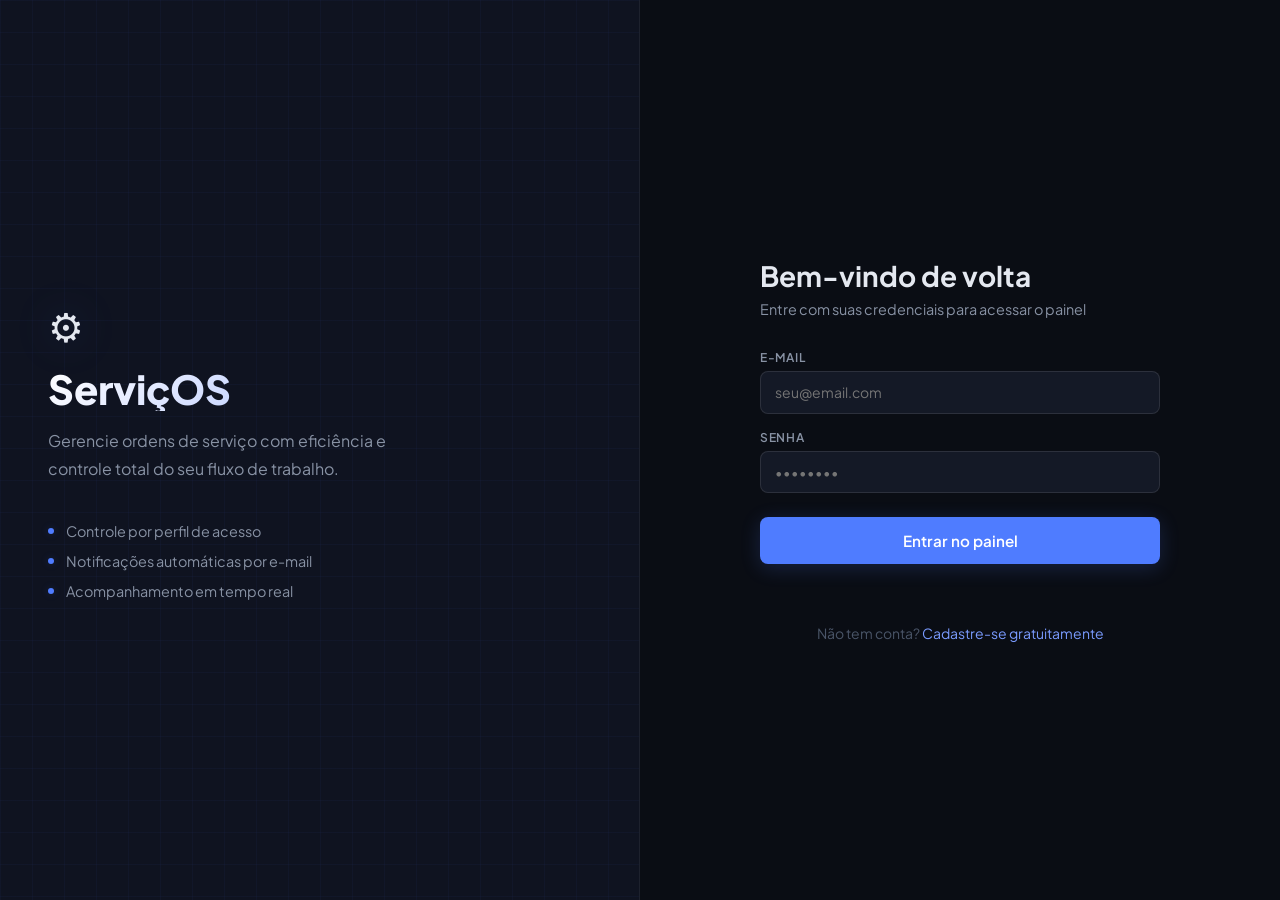
==== commit 72b3d44e: "fix: problem in login" ====
--- a/front/index.html
+++ b/front/index.html
@@ -3,102 +3,162 @@
 <head>
     <meta charset="UTF-8">
     <meta name="viewport" content="width=device-width, initial-scale=1.0">
-    <title>Dashboard | Sistema OS</title>
+    <title>Painel | ServiçOS</title>
+    <link rel="preconnect" href="https://fonts.googleapis.com">
+    <link rel="stylesheet" href="https://fonts.googleapis.com/css2?family=Plus+Jakarta+Sans:wght@300;400;500;600;700;800&family=JetBrains+Mono:wght@400;500&display=swap">
     <link rel="stylesheet" href="styles.css">
 </head>
 <body>
-    <div id="osList" class="container">
 
-        <header class="dashboard-header">
-            <div class="header-left">
-                <span class="logo-badge">OS</span>
-                <div>
-                    <h1 id="userNameDisplay">Olá!</h1>
-                    <p class="header-subtitle">Gerencie suas ordens de serviço</p>
-                </div>
+<!-- SIDEBAR -->
+<aside class="sidebar">
+    <div class="sidebar-logo">
+        <span class="logo-icon">⚙</span>
+        <span class="logo-text">ServiçOS</span>
+    </div>
+    <nav class="sidebar-nav">
+        <a href="#" class="nav-item active">
+            <span class="nav-icon">▦</span>
+            <span>Dashboard</span>
+        </a>
+        <a href="#" class="nav-item" onclick="openModal(); return false;">
+            <span class="nav-icon">＋</span>
+            <span>Nova OS</span>
+        </a>
+    </nav>
+    <div class="sidebar-footer">
+        <div class="user-info">
+            <div class="user-avatar" id="userAvatar">?</div>
+            <div class="user-details">
+                <span class="user-name" id="userNameDisplay">Carregando...</span>
+                <span class="user-role" id="userRole">—</span>
             </div>
-            <button id="logoutBtn" class="btn btn-ghost">Sair 🚪</button>
-        </header>
+        </div>
+        <button id="logoutBtn" class="logout-btn" title="Sair">⏻</button>
+    </div>
+</aside>
 
-        <div class="toolbar">
-            <button id="open-modal-btn" class="btn btn-primary">➕ Nova OS</button>
+<!-- MAIN -->
+<main class="main">
+
+    <!-- TOP BAR -->
+    <header class="topbar">
+        <div>
+            <h1 class="page-title">Ordens de Serviço</h1>
+            <p class="page-sub">Gerencie e acompanhe todas as suas solicitações</p>
         </div>
+        <button class="btn-new" id="open-modal-btn">
+            <span>＋</span> Nova OS
+        </button>
+    </header>
 
-        <div class="table-wrapper">
-            <table>
-                <thead>
-                    <tr>
-                        <th>Título</th>
-                        <th>Status</th>
-                        <th>Prioridade</th>
-                        <th>Categoria</th>
-                        <th>Ações</th>
-                    </tr>
-                </thead>
-                <tbody id="ordens-list">
-                    <tr><td colspan="5" class="loading-cell">Carregando...</td></tr>
-                </tbody>
-            </table>
+    <!-- STATS -->
+    <div class="stats-row" id="stats-row">
+        <div class="stat-card">
+            <span class="stat-label">Total</span>
+            <span class="stat-value" id="stat-total">—</span>
         </div>
-
-    </div>
-
-    <!-- Toast de notificação -->
-    <div id="toast" class="toast"></div>
-
-    <!-- Modal -->
-    <div id="os-modal" class="modal">
-        <div class="modal-content">
-            <button class="close-btn" aria-label="Fechar">&times;</button>
-            <h2 id="modal-title">Nova Ordem de Serviço</h2>
-
-            <form id="create-form">
-                <input type="hidden" id="osId">
-
-                <div class="form-group">
-                    <label for="titulo">Título</label>
-                    <input type="text" id="titulo" placeholder="Descreva brevemente o problema" required>
-                </div>
-
-                <div class="form-row">
-                    <div class="form-group">
-                        <label for="categoria">Categoria</label>
-                        <select id="categoria" required>
-                            <option value="RECLAMACAO">Reclamação</option>
-                            <option value="MANUTENCAO">Manutenção</option>
-                            <option value="DUVIDA">Dúvida</option>
-                        </select>
-                    </div>
-                    <div class="form-group">
-                        <label for="prioridade">Prioridade</label>
-                        <select id="prioridade" required>
-                            <option value="BAIXA">Baixa</option>
-                            <option value="MEDIA">Média</option>
-                            <option value="ALTA">Alta</option>
-                        </select>
-                    </div>
-                </div>
-
-                <div class="form-group" id="status-group" style="display:none">
-                    <label for="status">Status</label>
-                    <select id="status">
-                        <option value="ABERTO">Aberto</option>
-                        <option value="EM_EXECUCAO">Em Execução</option>
-                        <option value="CONCLUIDO">Concluído</option>
-                    </select>
-                </div>
-
-                <div class="form-group">
-                    <label for="descricao">Descrição</label>
-                    <textarea id="descricao" rows="3" placeholder="Detalhes adicionais..."></textarea>
-                </div>
-
-                <div id="form-message" class="message" style="display:none"></div>
-                <button type="submit" class="btn btn-primary btn-full" id="submit-btn">Criar OS</button>
-            </form>
+        <div class="stat-card stat-open">
+            <span class="stat-label">Abertas</span>
+            <span class="stat-value" id="stat-open">—</span>
+        </div>
+        <div class="stat-card stat-exec">
+            <span class="stat-label">Em Execução</span>
+            <span class="stat-value" id="stat-exec">—</span>
+        </div>
+        <div class="stat-card stat-done">
+            <span class="stat-label">Concluídas</span>
+            <span class="stat-value" id="stat-done">—</span>
         </div>
     </div>
 
-    <script src="scripts.js"></script>
+    <!-- CARDS GRID -->
+    <div class="cards-grid" id="ordens-list">
+        <div class="loading-state">
+            <div class="spinner"></div>
+            <p>Carregando ordens...</p>
+        </div>
+    </div>
+
+</main>
+
+<!-- TOAST -->
+<div id="toast" class="toast"></div>
+
+<!-- MODAL -->
+<div id="os-modal" class="modal-overlay">
+    <div class="modal-box">
+        <div class="modal-header">
+            <h2 id="modal-title">Nova Ordem de Serviço</h2>
+            <button class="modal-close" id="closeModal">&times;</button>
+        </div>
+
+        <form id="create-form">
+            <input type="hidden" id="osId">
+
+            <div class="field">
+                <label for="titulo">Título</label>
+                <input type="text" id="titulo" placeholder="Ex: Manutenção do servidor principal" required>
+            </div>
+
+            <div class="field-row">
+                <div class="field">
+                    <label for="categoria">Categoria</label>
+                    <select id="categoria" required>
+                        <option value="RECLAMACAO">🔴 Reclamação</option>
+                        <option value="MANUTENCAO">🔧 Manutenção</option>
+                        <option value="DUVIDA">💬 Dúvida</option>
+                    </select>
+                </div>
+                <div class="field">
+                    <label for="prioridade">Prioridade</label>
+                    <select id="prioridade" required>
+                        <option value="BAIXA">🟢 Baixa</option>
+                        <option value="MEDIA">🟡 Média</option>
+                        <option value="ALTA">🔴 Alta</option>
+                    </select>
+                </div>
+            </div>
+
+            <div class="field" id="status-group" style="display:none">
+                <label for="status">Status</label>
+                <select id="status">
+                    <option value="ABERTO">Aberto</option>
+                    <option value="EM_EXECUCAO">Em Execução</option>
+                    <option value="CONCLUIDO">Concluído</option>
+                </select>
+            </div>
+
+            <div class="field">
+                <label for="descricao">Descrição</label>
+                <textarea id="descricao" rows="3" placeholder="Descreva o problema com detalhes..."></textarea>
+            </div>
+
+            <div id="form-message" class="form-msg" style="display:none"></div>
+
+            <div class="modal-actions">
+                <button type="button" class="btn-cancel" onclick="closeModal()">Cancelar</button>
+                <button type="submit" class="btn-submit" id="submit-btn">Criar OS</button>
+            </div>
+        </form>
+    </div>
+</div>
+
+<!-- CONFIRM MODAL -->
+<div id="confirm-modal" class="modal-overlay">
+    <div class="modal-box modal-sm">
+        <div class="modal-header">
+            <h2>Confirmar exclusão</h2>
+            <button class="modal-close" onclick="closeConfirm()">&times;</button>
+        </div>
+        <p class="confirm-text">Tem certeza que deseja excluir esta OS? Esta ação não pode ser desfeita.</p>
+        <div class="modal-actions">
+            <button class="btn-cancel" onclick="closeConfirm()">Cancelar</button>
+            <button class="btn-danger" id="confirm-delete-btn">Excluir</button>
+        </div>
+    </div>
+</div>
+
+<script src="scripts.js"></script>
 </body>
 </html>
--- a/front/styles.css
+++ b/front/styles.css
@@ -1,574 +1,882 @@
-@import url('https://fonts.googleapis.com/css2?family=Syne:wght@400;600;700;800&family=DM+Sans:wght@300;400;500&display=swap');
-
-/* ── Variables ── */
+@import url('https://fonts.googleapis.com/css2?family=Plus+Jakarta+Sans:wght@300;400;500;600;700;800&family=JetBrains+Mono:wght@400;500&display=swap');
+
+/* =========================================================
+   VARIABLES
+   ========================================================= */
 :root {
-  --bg-base:        #080c14;
-  --bg-surface:     #0e1421;
-  --bg-card:        #111827;
-  --bg-input:       #141d2e;
-  --border:         #1e2d45;
-  --border-glow:    #1e4a8a;
-
-  --accent:         #3b82f6;
-  --accent-bright:  #60a5fa;
-  --accent-dim:     #1d4ed8;
-  --accent-glow:    rgba(59,130,246,0.18);
-
-  --text-primary:   #e8edf5;
-  --text-secondary: #8da0bb;
-  --text-muted:     #4a607a;
-
-  --status-open:    #22c55e;
-  --status-exec:    #f59e0b;
-  --status-done:    #3b82f6;
-
-  --danger:         #ef4444;
-  --danger-dim:     rgba(239,68,68,0.15);
-
-  --radius-sm:  6px;
-  --radius-md:  12px;
-  --radius-lg:  18px;
-
-  --shadow-card: 0 4px 24px rgba(0,0,0,0.45);
-  --shadow-glow: 0 0 32px rgba(59,130,246,0.12);
-}
-
+  --bg:          #0a0d14;
+  --bg-2:        #0f1320;
+  --bg-3:        #141926;
+  --bg-4:        #1a2030;
+  --border:      rgba(255,255,255,0.06);
+  --border-2:    rgba(255,255,255,0.1);
+
+  --accent:      #4f7cff;
+  --accent-2:    #7a9bff;
+  --accent-glow: rgba(79,124,255,0.2);
+
+  --green:       #00d26a;
+  --green-bg:    rgba(0,210,106,0.1);
+  --yellow:      #ffb347;
+  --yellow-bg:   rgba(255,179,71,0.1);
+  --red:         #ff5b5b;
+  --red-bg:      rgba(255,91,91,0.1);
+
+  --text:        #e4e8f0;
+  --text-2:      #8892a4;
+  --text-3:      #4a5568;
+
+  --sidebar-w:   240px;
+  --radius:      12px;
+  --radius-sm:   8px;
+  --radius-lg:   16px;
+}
+
+/* =========================================================
+   RESET
+   ========================================================= */
 *, *::before, *::after { box-sizing: border-box; margin: 0; padding: 0; }
 html { scroll-behavior: smooth; }
 
 body {
-  font-family: 'DM Sans', sans-serif;
-  background: var(--bg-base);
-  color: var(--text-primary);
+  font-family: 'Plus Jakarta Sans', sans-serif;
+  background: var(--bg);
+  color: var(--text);
   min-height: 100vh;
-  line-height: 1.6;
   -webkit-font-smoothing: antialiased;
+}
+
+a { color: var(--accent-2); text-decoration: none; }
+a:hover { color: #fff; }
+
+/* =========================================================
+   AUTH PAGES
+   ========================================================= */
+
+.auth-page { background: var(--bg); }
+
+.auth-split {
+  display: grid;
+  grid-template-columns: 1fr 1fr;
+  min-height: 100vh;
+}
+
+/* Left brand panel */
+.auth-brand {
+  background: var(--bg-2);
+  border-right: 1px solid var(--border);
+  padding: 3rem;
+  display: flex;
+  flex-direction: column;
+  justify-content: center;
+  position: relative;
+  overflow: hidden;
+}
+
+.brand-grid {
+  position: absolute;
+  inset: 0;
   background-image:
-    linear-gradient(rgba(59,130,246,0.03) 1px, transparent 1px),
-    linear-gradient(90deg, rgba(59,130,246,0.03) 1px, transparent 1px);
-  background-size: 40px 40px;
-}
-
-h1, h2, h3 { font-family: 'Syne', sans-serif; letter-spacing: -0.02em; }
-a { color: var(--accent-bright); text-decoration: none; transition: color .2s; }
-a:hover { color: #fff; }
-
-/* ============================================================
-   BOTÕES
-   ============================================================ */
-
-.btn {
-  display: inline-flex;
+    linear-gradient(rgba(79,124,255,0.04) 1px, transparent 1px),
+    linear-gradient(90deg, rgba(79,124,255,0.04) 1px, transparent 1px);
+  background-size: 32px 32px;
+  pointer-events: none;
+}
+
+.brand-content { position: relative; z-index: 1; }
+
+.brand-logo {
+  font-size: 2.5rem;
+  margin-bottom: 1rem;
+  display: block;
+  filter: drop-shadow(0 0 20px var(--accent-glow));
+}
+
+.brand-title {
+  font-size: 2.5rem;
+  font-weight: 800;
+  background: linear-gradient(135deg, #fff 0%, var(--accent-2) 100%);
+  -webkit-background-clip: text;
+  -webkit-text-fill-color: transparent;
+  background-clip: text;
+  margin-bottom: 1rem;
+  line-height: 1.1;
+}
+
+.brand-desc {
+  font-size: 1rem;
+  color: var(--text-2);
+  line-height: 1.7;
+  margin-bottom: 2.5rem;
+  max-width: 380px;
+}
+
+.brand-features { display: flex; flex-direction: column; gap: .75rem; }
+
+.feature-item {
+  display: flex;
+  align-items: center;
+  gap: .75rem;
+  font-size: .9rem;
+  color: var(--text-2);
+}
+
+.feature-dot {
+  width: 6px;
+  height: 6px;
+  border-radius: 50%;
+  background: var(--accent);
+  box-shadow: 0 0 8px var(--accent-glow);
+  flex-shrink: 0;
+}
+
+/* Right form panel */
+.auth-form-panel {
+  display: flex;
   align-items: center;
   justify-content: center;
-  gap: .5rem;
-  font-family: 'DM Sans', sans-serif;
+  padding: 3rem 2rem;
+}
+
+.auth-form-wrap {
+  width: 100%;
+  max-width: 400px;
+  animation: fadeUp .5s cubic-bezier(.22,1,.36,1) both;
+}
+
+.auth-header { margin-bottom: 2rem; }
+
+.auth-header h2 {
+  font-size: 1.75rem;
+  font-weight: 700;
+  color: var(--text);
+  margin-bottom: .4rem;
+}
+
+.auth-header p {
   font-size: .9rem;
-  font-weight: 500;
-  padding: .65rem 1.25rem;
-  border-radius: var(--radius-sm);
+  color: var(--text-2);
+}
+
+.btn-auth {
+  width: 100%;
+  padding: .875rem;
+  background: var(--accent);
+  color: #fff;
   border: none;
+  border-radius: var(--radius-sm);
+  font-family: 'Plus Jakarta Sans', sans-serif;
+  font-size: .95rem;
+  font-weight: 600;
   cursor: pointer;
   transition: all .2s;
-  white-space: nowrap;
-}
-
-.btn-primary {
-  background: var(--accent);
-  color: #fff;
-  box-shadow: 0 4px 16px rgba(59,130,246,0.3);
-}
-.btn-primary:hover {
-  background: var(--accent-bright);
-  box-shadow: 0 4px 24px rgba(59,130,246,0.5);
+  margin-top: .5rem;
+  box-shadow: 0 4px 20px var(--accent-glow);
+}
+
+.btn-auth:hover {
+  background: var(--accent-2);
   transform: translateY(-1px);
-}
-.btn-primary:disabled {
-  opacity: 0.6;
-  cursor: not-allowed;
-  transform: none;
-}
-
-.btn-ghost {
-  background: transparent;
-  border: 1px solid var(--border);
-  color: var(--text-secondary);
-}
-.btn-ghost:hover {
-  border-color: var(--danger);
-  color: var(--danger);
-  background: var(--danger-dim);
-}
-
-.btn-full { width: 100%; margin-top: 1.25rem; }
-
-/* ============================================================
-   LOGIN & REGISTER
-   ============================================================ */
-
-.login-container {
-  min-height: 100vh;
-  display: flex;
-  flex-direction: column;
-  align-items: center;
-  justify-content: center;
-  padding: 2rem;
-  position: relative;
-}
-
-.login-container::before {
-  content: '';
-  position: fixed;
-  top: 30%;
-  left: 50%;
-  transform: translate(-50%, -50%);
-  width: 500px;
-  height: 500px;
-  background: radial-gradient(circle, rgba(59,130,246,0.1) 0%, transparent 70%);
-  pointer-events: none;
-}
-
-.logo-title {
-  font-family: 'Syne', sans-serif;
-  font-size: 1.5rem;
-  font-weight: 800;
-  color: var(--accent-bright);
-  letter-spacing: 0.08em;
-  text-transform: uppercase;
-  margin-bottom: 0.25rem;
-  position: relative;
-  z-index: 1;
-}
-
-.form-title {
-  font-size: 1rem;
-  font-weight: 400;
-  color: var(--text-secondary);
-  margin-bottom: 2.5rem;
-  position: relative;
-  z-index: 1;
-}
-
-.login-form {
-  background: var(--bg-card);
-  border: 1px solid var(--border);
-  border-radius: var(--radius-lg);
-  padding: 2.5rem 2rem;
-  width: 100%;
-  max-width: 420px;
-  box-shadow: var(--shadow-card), var(--shadow-glow);
-  position: relative;
-  z-index: 1;
-  animation: slideUp .4s cubic-bezier(.22,1,.36,1) both;
-}
-
-.login-form .btn {
-  width: 100%;
-  padding: .75rem;
-  margin-top: .5rem;
-  font-size: .95rem;
-}
-
-.input-group { margin-bottom: 1.25rem; }
-
-.input-group label {
-  display: block;
-  font-size: .8rem;
-  font-weight: 500;
-  color: var(--text-secondary);
-  text-transform: uppercase;
-  letter-spacing: .06em;
-  margin-bottom: .5rem;
-}
-
-.input-group input {
-  width: 100%;
-  background: var(--bg-input);
-  border: 1px solid var(--border);
-  border-radius: var(--radius-sm);
-  padding: .75rem 1rem;
-  color: var(--text-primary);
-  font-family: 'DM Sans', sans-serif;
-  font-size: .95rem;
-  outline: none;
-  transition: border-color .2s, box-shadow .2s;
-}
-
-.input-group input:focus {
-  border-color: var(--accent);
-  box-shadow: 0 0 0 3px var(--accent-glow);
-}
-
-.register-link {
+  box-shadow: 0 8px 30px var(--accent-glow);
+}
+
+.auth-message {
+  margin-top: 1rem;
+  font-size: .85rem;
+  text-align: center;
+  min-height: 1.2rem;
+}
+
+.auth-link {
   text-align: center;
   margin-top: 1.5rem;
   font-size: .875rem;
-  color: var(--text-muted);
-}
-
-.message-area {
-  min-height: 1.2rem;
-  font-size: .85rem;
-  text-align: center;
-  margin-top: .75rem;
-}
-
-/* ============================================================
-   DASHBOARD
-   ============================================================ */
-
-.container {
-  max-width: 1100px;
-  margin: 0 auto;
-  padding: 2.5rem 2rem;
-}
-
-/* Header */
-.dashboard-header {
-  display: flex;
-  align-items: center;
+  color: var(--text-3);
+}
+
+/* =========================================================
+   DASHBOARD LAYOUT
+   ========================================================= */
+
+body:not(.auth-page) {
+  display: flex;
+  min-height: 100vh;
+}
+
+/* SIDEBAR */
+.sidebar {
+  width: var(--sidebar-w);
+  background: var(--bg-2);
+  border-right: 1px solid var(--border);
+  display: flex;
+  flex-direction: column;
+  position: fixed;
+  top: 0;
+  left: 0;
+  height: 100vh;
+  z-index: 100;
+  transition: transform .3s;
+}
+
+.sidebar-logo {
+  display: flex;
+  align-items: center;
+  gap: .75rem;
+  padding: 1.5rem 1.25rem;
+  border-bottom: 1px solid var(--border);
+}
+
+.logo-icon {
+  font-size: 1.4rem;
+  filter: drop-shadow(0 0 10px var(--accent-glow));
+}
+
+.logo-text {
+  font-size: 1.1rem;
+  font-weight: 700;
+  background: linear-gradient(135deg, #fff, var(--accent-2));
+  -webkit-background-clip: text;
+  -webkit-text-fill-color: transparent;
+  background-clip: text;
+}
+
+.sidebar-nav {
+  flex: 1;
+  padding: 1.25rem .75rem;
+  display: flex;
+  flex-direction: column;
+  gap: .25rem;
+}
+
+.nav-item {
+  display: flex;
+  align-items: center;
+  gap: .75rem;
+  padding: .65rem 1rem;
+  border-radius: var(--radius-sm);
+  color: var(--text-2);
+  font-size: .875rem;
+  font-weight: 500;
+  transition: all .2s;
+  text-decoration: none;
+}
+
+.nav-item:hover {
+  background: var(--bg-4);
+  color: var(--text);
+}
+
+.nav-item.active {
+  background: var(--accent-glow);
+  color: var(--accent-2);
+  border: 1px solid rgba(79,124,255,0.2);
+}
+
+.nav-icon { font-size: 1rem; width: 20px; text-align: center; }
+
+.sidebar-footer {
+  padding: 1rem .75rem;
+  border-top: 1px solid var(--border);
+  display: flex;
+  align-items: center;
+  gap: .75rem;
+}
+
+.user-info {
+  display: flex;
+  align-items: center;
+  gap: .75rem;
+  flex: 1;
+  min-width: 0;
+}
+
+.user-avatar {
+  width: 34px;
+  height: 34px;
+  border-radius: 50%;
+  background: var(--accent-glow);
+  border: 1px solid rgba(79,124,255,0.3);
+  display: flex;
+  align-items: center;
+  justify-content: center;
+  font-size: .8rem;
+  font-weight: 700;
+  color: var(--accent-2);
+  flex-shrink: 0;
+}
+
+.user-details {
+  display: flex;
+  flex-direction: column;
+  min-width: 0;
+}
+
+.user-name {
+  font-size: .8rem;
+  font-weight: 600;
+  color: var(--text);
+  white-space: nowrap;
+  overflow: hidden;
+  text-overflow: ellipsis;
+}
+
+.user-role {
+  font-size: .7rem;
+  color: var(--text-3);
+  text-transform: uppercase;
+  letter-spacing: .04em;
+}
+
+.logout-btn {
+  background: transparent;
+  border: 1px solid var(--border-2);
+  color: var(--text-2);
+  width: 32px;
+  height: 32px;
+  border-radius: var(--radius-sm);
+  cursor: pointer;
+  font-size: 1rem;
+  display: flex;
+  align-items: center;
+  justify-content: center;
+  flex-shrink: 0;
+  transition: all .2s;
+}
+
+.logout-btn:hover {
+  border-color: var(--red);
+  color: var(--red);
+  background: var(--red-bg);
+}
+
+/* MAIN */
+.main {
+  margin-left: var(--sidebar-w);
+  flex: 1;
+  padding: 2rem;
+  min-height: 100vh;
+}
+
+/* TOP BAR */
+.topbar {
+  display: flex;
+  align-items: flex-start;
   justify-content: space-between;
   margin-bottom: 2rem;
   gap: 1rem;
 }
 
-.header-left {
-  display: flex;
-  align-items: center;
-  gap: 1rem;
-}
-
-.logo-badge {
-  display: flex;
-  align-items: center;
-  justify-content: center;
-  width: 44px;
-  height: 44px;
+.page-title {
+  font-size: 1.5rem;
+  font-weight: 700;
+  color: var(--text);
+}
+
+.page-sub {
+  font-size: .85rem;
+  color: var(--text-2);
+  margin-top: .2rem;
+}
+
+.btn-new {
+  display: inline-flex;
+  align-items: center;
+  gap: .5rem;
+  padding: .65rem 1.25rem;
   background: var(--accent);
   color: #fff;
-  font-family: 'Syne', sans-serif;
+  border: none;
+  border-radius: var(--radius-sm);
+  font-family: 'Plus Jakarta Sans', sans-serif;
+  font-size: .875rem;
+  font-weight: 600;
+  cursor: pointer;
+  white-space: nowrap;
+  transition: all .2s;
+  box-shadow: 0 4px 16px var(--accent-glow);
+  flex-shrink: 0;
+}
+
+.btn-new:hover {
+  background: var(--accent-2);
+  transform: translateY(-1px);
+  box-shadow: 0 6px 24px var(--accent-glow);
+}
+
+/* STATS */
+.stats-row {
+  display: grid;
+  grid-template-columns: repeat(4, 1fr);
+  gap: 1rem;
+  margin-bottom: 2rem;
+}
+
+.stat-card {
+  background: var(--bg-2);
+  border: 1px solid var(--border);
+  border-radius: var(--radius);
+  padding: 1.25rem 1.5rem;
+  display: flex;
+  flex-direction: column;
+  gap: .4rem;
+  transition: border-color .2s;
+}
+
+.stat-card:hover { border-color: var(--border-2); }
+
+.stat-label {
+  font-size: .75rem;
+  color: var(--text-3);
+  text-transform: uppercase;
+  letter-spacing: .06em;
+  font-weight: 600;
+}
+
+.stat-value {
+  font-size: 2rem;
   font-weight: 800;
-  font-size: .9rem;
-  border-radius: var(--radius-sm);
-  flex-shrink: 0;
-  box-shadow: 0 4px 16px rgba(59,130,246,0.3);
-}
-
-#userNameDisplay {
-  font-size: 1.4rem;
-  font-weight: 700;
-  color: var(--text-primary);
-  line-height: 1.2;
-}
-
-#userNameDisplay strong { color: var(--accent-bright); }
-
-.header-subtitle {
-  font-size: .82rem;
-  color: var(--text-muted);
-  margin-top: .1rem;
-}
-
-.toolbar {
-  margin-bottom: 1.5rem;
-}
-
-/* Table wrapper para scroll horizontal no mobile */
-.table-wrapper {
-  overflow-x: auto;
-  border-radius: var(--radius-md);
-  box-shadow: var(--shadow-card);
-}
-
-/* ── Table ── */
-table {
-  width: 100%;
-  border-collapse: separate;
-  border-spacing: 0;
-  background: var(--bg-card);
+  color: var(--text);
+  font-family: 'JetBrains Mono', monospace;
+  line-height: 1;
+}
+
+.stat-open  { border-left: 3px solid var(--green); }
+.stat-open .stat-value  { color: var(--green); }
+.stat-exec  { border-left: 3px solid var(--yellow); }
+.stat-exec .stat-value  { color: var(--yellow); }
+.stat-done  { border-left: 3px solid var(--accent); }
+.stat-done .stat-value  { color: var(--accent-2); }
+
+/* CARDS GRID */
+.cards-grid {
+  display: grid;
+  grid-template-columns: repeat(auto-fill, minmax(300px, 1fr));
+  gap: 1rem;
+}
+
+.os-card {
+  background: var(--bg-2);
   border: 1px solid var(--border);
-  border-radius: var(--radius-md);
-  overflow: hidden;
-  min-width: 500px;
-}
-
-thead { background: var(--bg-surface); }
-
-thead th {
-  padding: .9rem 1.25rem;
-  text-align: left;
-  font-family: 'Syne', sans-serif;
-  font-size: .72rem;
+  border-radius: var(--radius);
+  padding: 1.25rem;
+  display: flex;
+  flex-direction: column;
+  gap: .75rem;
+  transition: all .2s;
+  animation: fadeUp .4s cubic-bezier(.22,1,.36,1) both;
+}
+
+.os-card:hover {
+  border-color: var(--border-2);
+  transform: translateY(-2px);
+  box-shadow: 0 8px 32px rgba(0,0,0,0.3);
+}
+
+.card-top {
+  display: flex;
+  align-items: flex-start;
+  justify-content: space-between;
+  gap: .5rem;
+}
+
+.card-title {
+  font-size: .95rem;
   font-weight: 600;
-  text-transform: uppercase;
-  letter-spacing: .08em;
-  color: var(--text-muted);
-  border-bottom: 1px solid var(--border);
-}
-
-tbody tr {
-  border-bottom: 1px solid var(--border);
-  transition: background .15s;
-}
-tbody tr:last-child { border-bottom: none; }
-tbody tr:hover { background: rgba(59,130,246,0.04); }
-
-tbody td {
-  padding: .85rem 1.25rem;
-  font-size: .88rem;
-  color: var(--text-primary);
-  vertical-align: middle;
-}
-
-.loading-cell, .empty-cell {
-  text-align: center;
-  color: var(--text-muted);
-  padding: 2.5rem !important;
-  font-size: .9rem;
-}
-
-.actions-cell { white-space: nowrap; }
-
-/* ── Badges ── */
+  color: var(--text);
+  line-height: 1.4;
+  flex: 1;
+}
+
+.card-badges {
+  display: flex;
+  flex-wrap: wrap;
+  gap: .4rem;
+}
+
 .badge {
   display: inline-flex;
   align-items: center;
-  padding: .2rem .65rem;
+  padding: .2rem .6rem;
   border-radius: 99px;
-  font-size: .75rem;
+  font-size: .7rem;
+  font-weight: 600;
+  letter-spacing: .02em;
+  white-space: nowrap;
+}
+
+.badge-open   { background: var(--green-bg);  color: var(--green);    border: 1px solid rgba(0,210,106,0.2); }
+.badge-exec   { background: var(--yellow-bg); color: var(--yellow);   border: 1px solid rgba(255,179,71,0.2); }
+.badge-done   { background: var(--accent-glow); color: var(--accent-2); border: 1px solid rgba(79,124,255,0.2); }
+.badge-low    { background: var(--green-bg);  color: var(--green);    border: 1px solid rgba(0,210,106,0.2); }
+.badge-mid    { background: var(--yellow-bg); color: var(--yellow);   border: 1px solid rgba(255,179,71,0.2); }
+.badge-high   { background: var(--red-bg);    color: var(--red);      border: 1px solid rgba(255,91,91,0.2); }
+
+.card-meta {
+  font-size: .78rem;
+  color: var(--text-3);
+  display: flex;
+  align-items: center;
+  gap: .4rem;
+}
+
+.card-desc {
+  font-size: .82rem;
+  color: var(--text-2);
+  line-height: 1.5;
+  display: -webkit-box;
+  -webkit-line-clamp: 2;
+  -webkit-box-orient: vertical;
+  overflow: hidden;
+}
+
+.card-actions {
+  display: flex;
+  gap: .5rem;
+  margin-top: .25rem;
+  padding-top: .75rem;
+  border-top: 1px solid var(--border);
+}
+
+.card-btn {
+  flex: 1;
+  padding: .45rem;
+  background: var(--bg-4);
+  border: 1px solid var(--border);
+  border-radius: var(--radius-sm);
+  color: var(--text-2);
+  font-size: .78rem;
   font-weight: 500;
-  letter-spacing: .02em;
-}
-
-.badge-open  { background: rgba(34,197,94,0.12);  color: var(--status-open);  border: 1px solid rgba(34,197,94,0.25); }
-.badge-exec  { background: rgba(245,158,11,0.12); color: var(--status-exec);  border: 1px solid rgba(245,158,11,0.25); }
-.badge-done  { background: rgba(59,130,246,0.12); color: var(--accent-bright); border: 1px solid rgba(59,130,246,0.25); }
-
-.pri-low  { background: rgba(34,197,94,0.08);  color: #86efac; border: 1px solid rgba(34,197,94,0.2); }
-.pri-mid  { background: rgba(245,158,11,0.08); color: #fcd34d; border: 1px solid rgba(245,158,11,0.2); }
-.pri-high { background: rgba(239,68,68,0.1);   color: #fca5a5; border: 1px solid rgba(239,68,68,0.2); }
-
-/* ── Action Buttons ── */
-.action-btn {
-  background: transparent;
-  border: 1px solid var(--border);
-  border-radius: var(--radius-sm);
-  padding: .3rem .5rem;
-  font-size: .82rem;
   cursor: pointer;
   transition: all .2s;
-  margin-right: .3rem;
-  color: var(--text-secondary);
-}
-.action-btn:last-child { margin-right: 0; }
-.action-btn:hover { transform: translateY(-1px); }
-
-.advance-btn:hover { border-color: var(--status-open); color: var(--status-open); background: rgba(34,197,94,0.1); }
-.edit-btn:hover    { border-color: var(--accent); color: var(--accent-bright); background: var(--accent-glow); }
-.delete-btn:hover  { border-color: var(--danger); color: var(--danger); background: var(--danger-dim); }
-
-/* ============================================================
+  font-family: 'Plus Jakarta Sans', sans-serif;
+  display: flex;
+  align-items: center;
+  justify-content: center;
+  gap: .3rem;
+}
+
+.card-btn:hover { background: var(--bg-3); color: var(--text); border-color: var(--border-2); }
+.card-btn.advance:hover { border-color: var(--green); color: var(--green); background: var(--green-bg); }
+.card-btn.edit:hover    { border-color: var(--accent); color: var(--accent-2); background: var(--accent-glow); }
+.card-btn.delete:hover  { border-color: var(--red); color: var(--red); background: var(--red-bg); }
+
+/* STATES */
+.loading-state, .empty-state {
+  grid-column: 1 / -1;
+  display: flex;
+  flex-direction: column;
+  align-items: center;
+  justify-content: center;
+  gap: 1rem;
+  padding: 4rem 2rem;
+  color: var(--text-3);
+  font-size: .9rem;
+}
+
+.spinner {
+  width: 36px;
+  height: 36px;
+  border: 2px solid var(--border-2);
+  border-top-color: var(--accent);
+  border-radius: 50%;
+  animation: spin .7s linear infinite;
+}
+
+/* =========================================================
    MODAL
-   ============================================================ */
-
-.modal {
+   ========================================================= */
+
+.modal-overlay {
   display: none;
   position: fixed;
   inset: 0;
-  background: rgba(4,8,16,0.85);
-  backdrop-filter: blur(6px);
-  z-index: 1000;
+  background: rgba(5,8,16,0.85);
+  backdrop-filter: blur(8px);
+  z-index: 200;
   align-items: center;
   justify-content: center;
   padding: 1rem;
 }
 
-.modal[style*="display: block"] { display: flex !important; }
-
-.modal-content {
-  background: var(--bg-card);
-  border: 1px solid var(--border-glow);
+.modal-overlay.open { display: flex; }
+
+.modal-box {
+  background: var(--bg-2);
+  border: 1px solid var(--border-2);
   border-radius: var(--radius-lg);
-  padding: 2.25rem 2rem;
   width: 100%;
-  max-width: 480px;
-  box-shadow: var(--shadow-card), 0 0 60px rgba(59,130,246,0.1);
-  animation: slideUp .3s cubic-bezier(.22,1,.36,1) both;
-  position: relative;
+  max-width: 500px;
   max-height: 90vh;
   overflow-y: auto;
-}
-
-.modal-content h2 {
-  font-size: 1.2rem;
-  margin-bottom: 1.5rem;
-  color: var(--text-primary);
-}
-
-.close-btn {
-  position: absolute;
-  top: 1.25rem;
-  right: 1.25rem;
-  font-size: 1.4rem;
-  color: var(--text-muted);
-  cursor: pointer;
+  animation: fadeUp .3s cubic-bezier(.22,1,.36,1) both;
+  box-shadow: 0 24px 80px rgba(0,0,0,0.5);
+}
+
+.modal-sm { max-width: 380px; padding: 1.5rem; }
+.modal-sm .confirm-text { color: var(--text-2); font-size: .9rem; line-height: 1.6; margin: 1rem 0 1.5rem; }
+
+.modal-header {
+  display: flex;
+  align-items: center;
+  justify-content: space-between;
+  padding: 1.5rem 1.5rem 0;
+  margin-bottom: 1.25rem;
+}
+
+.modal-header h2 { font-size: 1.1rem; font-weight: 700; }
+
+.modal-close {
   background: none;
   border: none;
+  color: var(--text-3);
+  font-size: 1.4rem;
+  cursor: pointer;
+  padding: 0;
   line-height: 1;
   transition: color .2s;
-  padding: 0;
-}
-.close-btn:hover { color: var(--text-primary); }
-
-/* Form no modal */
-.form-group { margin-bottom: 1rem; }
-
-.form-group label {
+}
+.modal-close:hover { color: var(--text); }
+
+#create-form { padding: 0 1.5rem 1.5rem; }
+
+.modal-actions {
+  display: flex;
+  gap: .75rem;
+  margin-top: 1.25rem;
+}
+
+.btn-cancel {
+  flex: 1;
+  padding: .7rem;
+  background: var(--bg-4);
+  border: 1px solid var(--border-2);
+  color: var(--text-2);
+  border-radius: var(--radius-sm);
+  font-family: 'Plus Jakarta Sans', sans-serif;
+  font-size: .875rem;
+  font-weight: 500;
+  cursor: pointer;
+  transition: all .2s;
+}
+.btn-cancel:hover { color: var(--text); background: var(--bg-3); }
+
+.btn-submit {
+  flex: 2;
+  padding: .7rem;
+  background: var(--accent);
+  border: none;
+  color: #fff;
+  border-radius: var(--radius-sm);
+  font-family: 'Plus Jakarta Sans', sans-serif;
+  font-size: .875rem;
+  font-weight: 600;
+  cursor: pointer;
+  transition: all .2s;
+  box-shadow: 0 4px 16px var(--accent-glow);
+}
+.btn-submit:hover { background: var(--accent-2); }
+.btn-submit:disabled { opacity: .6; cursor: not-allowed; }
+
+.btn-danger {
+  flex: 2;
+  padding: .7rem;
+  background: var(--red);
+  border: none;
+  color: #fff;
+  border-radius: var(--radius-sm);
+  font-family: 'Plus Jakarta Sans', sans-serif;
+  font-size: .875rem;
+  font-weight: 600;
+  cursor: pointer;
+  transition: all .2s;
+}
+.btn-danger:hover { opacity: .85; }
+
+.form-msg {
+  padding: .6rem 1rem;
+  border-radius: var(--radius-sm);
+  font-size: .82rem;
+  margin-top: .75rem;
+}
+.form-msg.error   { background: var(--red-bg);    color: var(--red);    border: 1px solid rgba(255,91,91,0.2); }
+.form-msg.success { background: var(--green-bg);  color: var(--green);  border: 1px solid rgba(0,210,106,0.2); }
+
+/* =========================================================
+   FORM FIELDS
+   ========================================================= */
+
+.field { margin-bottom: 1rem; }
+
+.field label {
   display: block;
-  font-size: .78rem;
-  font-weight: 500;
-  color: var(--text-secondary);
+  font-size: .75rem;
+  font-weight: 600;
+  color: var(--text-2);
   text-transform: uppercase;
   letter-spacing: .06em;
   margin-bottom: .4rem;
 }
 
-.form-group input,
-.form-group select,
-.form-group textarea {
+.field input,
+.field select,
+.field textarea {
   width: 100%;
-  background: var(--bg-input);
-  border: 1px solid var(--border);
-  border-radius: var(--radius-sm);
-  padding: .7rem 1rem;
-  color: var(--text-primary);
-  font-family: 'DM Sans', sans-serif;
-  font-size: .9rem;
+  background: var(--bg-3);
+  border: 1px solid var(--border-2);
+  border-radius: var(--radius-sm);
+  padding: .7rem .9rem;
+  color: var(--text);
+  font-family: 'Plus Jakarta Sans', sans-serif;
+  font-size: .875rem;
   outline: none;
   transition: border-color .2s, box-shadow .2s;
   resize: vertical;
 }
 
-.form-group select {
-  background-image: url("data:image/svg+xml,%3Csvg xmlns='http://www.w3.org/2000/svg' width='12' height='8' viewBox='0 0 12 8'%3E%3Cpath d='M1 1l5 5 5-5' stroke='%234a607a' stroke-width='1.5' fill='none' stroke-linecap='round'/%3E%3C/svg%3E");
-  background-repeat: no-repeat;
-  background-position: right 1rem center;
-  padding-right: 2.5rem;
-  cursor: pointer;
-  appearance: none;
-}
-
-.form-group input:focus,
-.form-group select:focus,
-.form-group textarea:focus {
+.field input:focus,
+.field select:focus,
+.field textarea:focus {
   border-color: var(--accent);
   box-shadow: 0 0 0 3px var(--accent-glow);
 }
 
-.form-group select option { background: var(--bg-card); color: var(--text-primary); }
-
-.form-row {
+.field select {
+  appearance: none;
+  background-image: url("data:image/svg+xml,%3Csvg xmlns='http://www.w3.org/2000/svg' width='12' height='8'%3E%3Cpath d='M1 1l5 5 5-5' stroke='%234a5568' stroke-width='1.5' fill='none' stroke-linecap='round'/%3E%3C/svg%3E");
+  background-repeat: no-repeat;
+  background-position: right .9rem center;
+  padding-right: 2.25rem;
+  cursor: pointer;
+}
+
+.field select option { background: var(--bg-3); }
+
+.field-row {
   display: grid;
   grid-template-columns: 1fr 1fr;
   gap: 1rem;
 }
 
-.message {
-  margin-top: .75rem;
-  padding: .6rem 1rem;
-  border-radius: var(--radius-sm);
-  font-size: .85rem;
-  text-align: center;
-}
-.message.success {
-  background: rgba(34,197,94,0.12);
-  border: 1px solid rgba(34,197,94,0.3);
-  color: var(--status-open);
-}
-.message.error {
-  background: var(--danger-dim);
-  border: 1px solid rgba(239,68,68,0.3);
-  color: var(--danger);
-}
-
-/* ============================================================
+/* =========================================================
    TOAST
-   ============================================================ */
+   ========================================================= */
 
 .toast {
   position: fixed;
-  bottom: 2rem;
-  right: 2rem;
-  background: var(--bg-card);
-  border: 1px solid var(--border);
-  color: var(--text-primary);
+  bottom: 1.5rem;
+  right: 1.5rem;
+  background: var(--bg-3);
+  border: 1px solid var(--border-2);
+  color: var(--text);
   padding: .75rem 1.25rem;
-  border-radius: var(--radius-md);
-  font-size: .88rem;
-  box-shadow: var(--shadow-card);
-  z-index: 9999;
+  border-radius: var(--radius);
+  font-size: .875rem;
+  font-weight: 500;
+  box-shadow: 0 8px 32px rgba(0,0,0,0.4);
+  z-index: 999;
   opacity: 0;
   transform: translateY(12px);
   transition: opacity .3s, transform .3s;
   pointer-events: none;
-}
-
-.toast.show {
-  opacity: 1;
-  transform: translateY(0);
-}
-
-.toast-error {
-  border-color: rgba(239,68,68,0.4);
-  color: var(--danger);
-}
-
-/* ============================================================
+  max-width: 320px;
+}
+
+.toast.show { opacity: 1; transform: translateY(0); }
+.toast.error { border-color: rgba(255,91,91,0.4); color: var(--red); }
+.toast.success { border-color: rgba(0,210,106,0.3); color: var(--green); }
+
+/* =========================================================
    ANIMATIONS
-   ============================================================ */
-
-@keyframes slideUp {
-  from { opacity: 0; transform: translateY(24px); }
+   ========================================================= */
+
+@keyframes fadeUp {
+  from { opacity: 0; transform: translateY(16px); }
   to   { opacity: 1; transform: translateY(0); }
 }
 
-/* ============================================================
+@keyframes spin {
+  to { transform: rotate(360deg); }
+}
+
+/* =========================================================
    SCROLLBAR
-   ============================================================ */
-
-::-webkit-scrollbar { width: 6px; }
-::-webkit-scrollbar-track { background: var(--bg-base); }
-::-webkit-scrollbar-thumb { background: var(--border-glow); border-radius: 99px; }
-::-webkit-scrollbar-thumb:hover { background: var(--accent-dim); }
-
-/* ============================================================
+   ========================================================= */
+
+::-webkit-scrollbar { width: 5px; }
+::-webkit-scrollbar-track { background: transparent; }
+::-webkit-scrollbar-thumb { background: var(--bg-4); border-radius: 99px; }
+
+/* =========================================================
    RESPONSIVE
-   ============================================================ */
-
+   ========================================================= */
+
+/* Tablet */
+@media (max-width: 1024px) {
+  .stats-row { grid-template-columns: repeat(2, 1fr); }
+}
+
+/* Mobile */
 @media (max-width: 768px) {
-  .container { padding: 1.5rem 1rem; }
-
-  .dashboard-header {
-    flex-wrap: wrap;
+  /* Auth */
+  .auth-split { grid-template-columns: 1fr; }
+  .auth-brand { display: none; }
+  .auth-form-panel { padding: 2rem 1.5rem; }
+
+  /* Sidebar vira bottom nav */
+  .sidebar {
+    width: 100%;
+    height: auto;
+    top: auto;
+    bottom: 0;
+    left: 0;
+    flex-direction: row;
+    border-right: none;
+    border-top: 1px solid var(--border);
   }
 
-  .header-left { gap: .75rem; }
-
-  #userNameDisplay { font-size: 1.2rem; }
-
-  .toolbar .btn { width: 100%; }
-
-  .form-row { grid-template-columns: 1fr; gap: 0; }
-
-  .modal-content { padding: 1.75rem 1.25rem; }
+  .sidebar-logo { display: none; }
+
+  .sidebar-nav {
+    flex-direction: row;
+    flex: 1;
+    padding: .5rem;
+    justify-content: center;
+    gap: .5rem;
+  }
+
+  .nav-item { flex-direction: column; gap: .2rem; font-size: .65rem; padding: .5rem .75rem; }
+  .nav-icon { font-size: .9rem; }
+
+  .sidebar-footer {
+    padding: .5rem;
+    border-top: none;
+    border-left: 1px solid var(--border);
+  }
+
+  .user-details { display: none; }
+  .user-name, .user-role { display: none; }
+
+  .main {
+    margin-left: 0;
+    margin-bottom: 70px;
+    padding: 1.25rem 1rem;
+  }
+
+  .topbar { flex-wrap: wrap; }
+  .btn-new { width: 100%; justify-content: center; }
+
+  .stats-row { grid-template-columns: repeat(2, 1fr); gap: .75rem; }
+  .stat-value { font-size: 1.5rem; }
+
+  .cards-grid { grid-template-columns: 1fr; }
+
+  .field-row { grid-template-columns: 1fr; gap: 0; }
+
+  .modal-box { max-height: 85vh; }
 }
 
 @media (max-width: 480px) {
-  .logo-badge { width: 36px; height: 36px; font-size: .8rem; }
-
-  thead th, tbody td { padding: .75rem .75rem; }
-
-  .login-form { padding: 2rem 1.25rem; }
-
-  .toast { left: 1rem; right: 1rem; bottom: 1rem; }
-}
+  .stats-row { grid-template-columns: 1fr 1fr; }
+  .stat-card { padding: 1rem; }
+  .toast { left: 1rem; right: 1rem; }
+}
